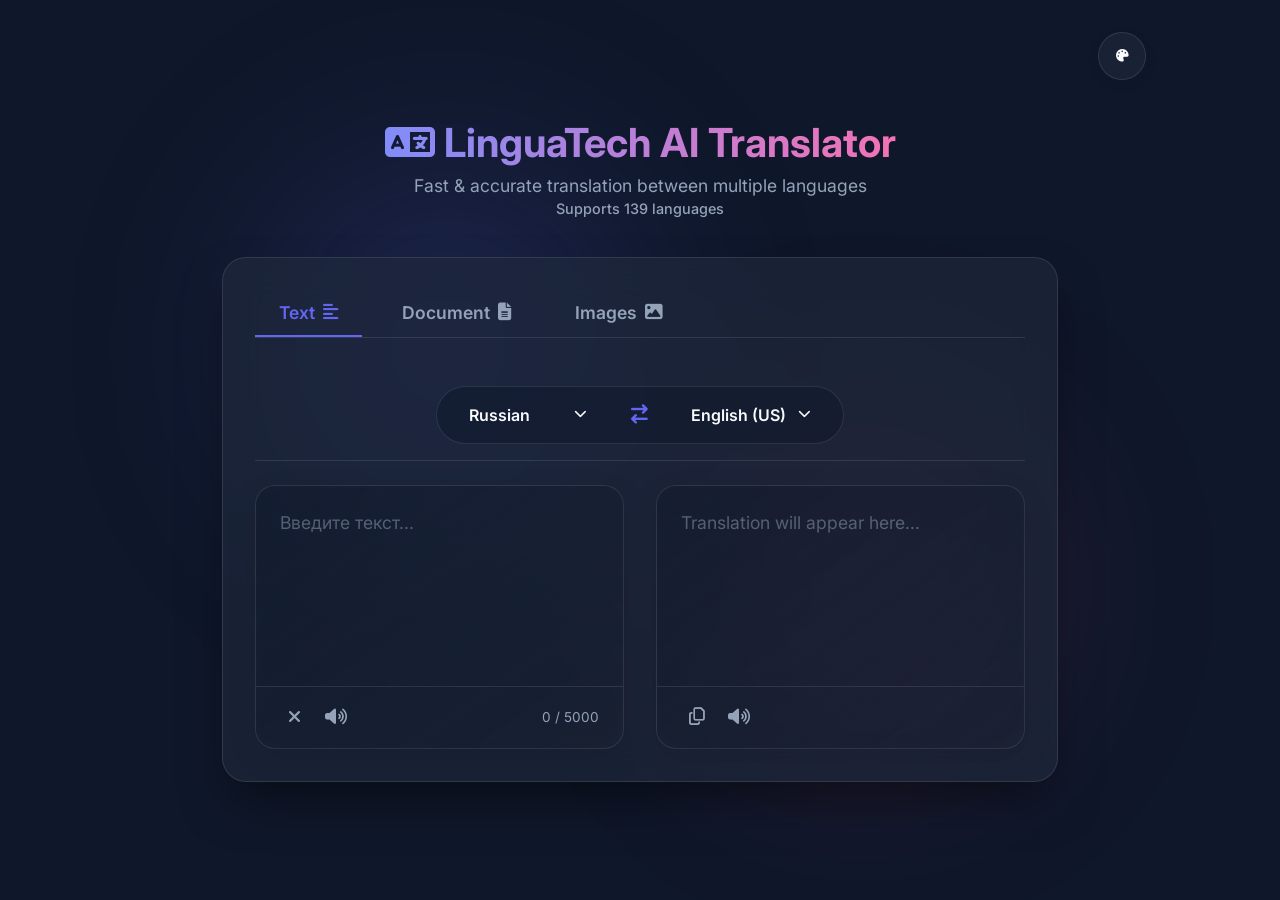
==== index.html @ 8eca50c7 "Add files via upload" ====
<!DOCTYPE html>
<html lang="en">

<head>
    <meta charset="UTF-8">
    <meta name="viewport" content="width=device-width, initial-scale=1.0">
    <title>LinguaTech AI Translator</title>
    <link class="favicon" rel="icon" type="image/jpeg" href="https://i.postimg.cc/RFQvzQpn/image-(1).png">
    <link rel="stylesheet" href="style.css">
    <link rel="preconnect" href="https://fonts.googleapis.com">
    <link rel="preconnect" href="https://fonts.gstatic.com" crossorigin>
    <link href="https://fonts.googleapis.com/css2?family=Inter:wght@300;400;500;600;700&display=swap" rel="stylesheet">
    <link rel="stylesheet" href="https://cdnjs.cloudflare.com/ajax/libs/font-awesome/6.4.0/css/all.min.css">
</head>

<body>
    <div class="background-blobs">
        <div class="blob blob-1"></div>
        <div class="blob blob-2"></div>
    </div>

    <main class="container">
        <header>
            <div class="theme-switch-wrapper">
                <div class="custom-dropdown" id="themeDropdown">
                    <div class="dropdown-header theme-toggle" id="themeToggle" style="border-radius: 9999px;">
                        <i class="fa-solid fa-palette"></i>
                    </div>
                    <ul class="dropdown-list" id="themeList">
                        <li data-value="dark" class="selected">Dark Theme</li>
                        <li data-value="light">Light Theme</li>
                        <li data-value="cyberpunk">Cyberpunk</li>
                        <li data-value="sunset">Sunset</li>
                        <li data-value="ocean">Ocean</li>
                        <li data-value="forest">Forest</li>
                        <li data-value="lavender">Lavender</li>
                        <li data-value="cherry">Cherry</li>
                    </ul>
                </div>
            </div>
        <h1><i class="fa-solid fa-language"></i> LinguaTech AI Translator</h1>
            <p>Fast & accurate translation between multiple languages</p>
            <p id="supportedCount" class="supported-count"></p>
        </header>

        <div class="translator-card">
            <div class="tabs">
                <button class="tab-btn active" data-tab="text">Text <i class="fa-solid fa-align-left"></i></button>
                <button class="tab-btn" data-tab="document">Document <i class="fa-solid fa-file-lines"></i></button>
                <button class="tab-btn" data-tab="image">Images <i class="fa-solid fa-image"></i></button>
            </div>
            
            <div class="controls">
                <div class="lang-selector">
                    <div class="custom-dropdown" id="sourceDropdown">
                        <div class="dropdown-header">
                            <span class="selected-lang" data-value="ru">Russian</span>
                            <i class="fa-solid fa-chevron-down"></i>
                        </div>
                        <ul class="dropdown-list">
                            </ul>
                    </div>

                    <button id="swapBtn" class="swap-btn" title="Swap Languages">
                        <i class="fa-solid fa-arrow-right-arrow-left"></i>
                    </button>

                    <div class="custom-dropdown" id="targetDropdown">
                        <div class="dropdown-header">
                            <span class="selected-lang" data-value="en-US">English (US)</span>
                            <i class="fa-solid fa-chevron-down"></i>
                        </div>
                        <ul class="dropdown-list">
                            </ul>
                    </div>
                </div>
            </div>

            <div class="tab-content active" id="textTab">
                <div class="text-areas">
                    <div class="input-area">
                        <textarea id="sourceText" placeholder="Введите текст на русском..."></textarea>
                        <div class="actions">
                            <div class="left-actions">
                                <button class="icon-btn" id="clearBtn" title="Clear Text">
                                    <i class="fa-solid fa-xmark"></i>
                                </button>
                                <button class="icon-btn" id="listenSourceBtn" title="Listen Source Text">
                                    <i class="fa-solid fa-volume-high"></i>
                                </button>
                            </div>
                            <span class="char-count"><span id="charCount">0</span> / 5000</span>
                        </div>
                    </div>

                    <div class="output-area">
                        <div class="loading-overlay" id="loadingOverlay">
                            <div class="spinner"></div>
                        </div>
                        <textarea id="targetText" placeholder="Translation will appear here..." readonly></textarea>
                        <div class="actions">
                            <div class="left-actions">
                                <button class="icon-btn" id="copyBtn" title="Copy to Clipboard">
                                    <i class="fa-regular fa-copy"></i>
                                </button>
                                <button class="icon-btn" id="listenTargetBtn" title="Listen Translated Text">
                                    <i class="fa-solid fa-volume-high"></i>
                                </button>
                            </div>
                            <span class="copy-feedback" id="copyFeedback">Copied!</span>
                        </div>
                    </div>
                </div>
                
                <div class="dictionary-container hidden" id="dictionaryContainer">
                    <h3 class="dict-title">Словарь</h3>
                    <div class="dict-header">
                        <span class="dict-word" id="dictWord"></span>
                    </div>
                    <div class="dict-entries" id="dictEntries">
                        </div>
                </div>
            </div>

            <div class="tab-content" id="documentTab">
                <div class="file-upload-area" id="dropZone">
                    <input type="file" id="fileInput" accept=".txt,.md,.csv,.json,.pdf,.html,.xml,.srt" hidden>
                    <div class="upload-placeholder" id="uploadPlaceholder">
                        <i class="fa-solid fa-cloud-arrow-up upload-icon"></i>
                        <h3>Drag & Drop your file here</h3>
                        <p>or click to browse (.pdf, .txt, .md, .csv, .json, .html, .xml, .srt)</p>
                        <button class="secondary-btn" id="browseBtn">Browse Files</button>
                    </div>
                    <div id="fileInfo" class="file-info hidden">
                        <i class="fa-solid fa-file-alt file-icon"></i>
                        <span id="fileName">document.pdf</span>
                        <button class="icon-btn" id="removeFileBtn"><i class="fa-solid fa-xmark"></i></button>
                    </div>
                </div>
                
                <div class="translation-progress hidden" id="translationProgress">
                    <p id="progressText">Translating... 0%</p>
                    <div class="progress-bar">
                        <div class="progress-fill" id="progressFill"></div>
                    </div>
                </div>

                <div class="download-area hidden" id="downloadArea">
                    <i class="fa-solid fa-circle-check success-icon"></i>
                    <h3>Translation Complete!</h3>
                    <a href="#" class="primary-btn download-btn" id="downloadBtn" download="translated_file.txt">
                        Download File <i class="fa-solid fa-download"></i>
                    </a>
                </div>
            </div>

            <div class="tab-content" id="imageTab">
                <div class="file-upload-area" id="imageDropZone">
                    <input type="file" id="imageInput" accept=".png,.jpg,.jpeg" hidden>
                    <div class="upload-placeholder" id="imageUploadPlaceholder">
                        <i class="fa-solid fa-image upload-icon"></i>
                        <h3>Upload an Image</h3>
                        <p>Drag & drop or click to browse (.png, .jpg, .jpeg)</p>
                        <button class="secondary-btn" id="imageBrowseBtn">Browse Images</button>
                    </div>
                    <div id="imageFileInfo" class="file-info hidden">
                        <i class="fa-solid fa-image file-icon"></i>
                        <span id="imageFileName">image.png</span>
                        <button class="icon-btn" id="removeImageBtn"><i class="fa-solid fa-xmark"></i></button>
                    </div>
                </div>

                <div class="image-result-container hidden" id="imageResultContainer">
                    <div class="image-view-controls">
                        <button class="toggle-btn active" id="viewOriginalBtn">Original</button>
                        <button class="toggle-btn" id="viewTranslatedBtn">Translated</button>
                    </div>
                    <div class="image-workspace">
                        <div class="image-overlay-wrapper" id="imageOverlayWrapper">
                            <img id="imagePreview" src="" alt="Source Image">
                            <div class="overlay-layer" id="overlayLayer"></div>
                        </div>
                    </div>
                    <div class="image-text-sidebar">
                        <div class="sidebar-header">
                            <h4>Extracted Text</h4>
                            <div class="sidebar-actions" style="display: flex; gap: 0.5rem;">
                                <button class="icon-btn" id="copyImageTextBtn" title="Copy All Text">
                                    <i class="fa-regular fa-copy"></i>
                                </button>
                                <button class="icon-btn" id="downloadImageBtn" title="Download Translated Image" style="display: none;">
                                    <i class="fa-solid fa-download"></i>
                                </button>
                            </div>
                        </div>
                        <div id="translatedImageText" class="translated-text-box"></div>
                    </div>
                </div>

                <div class="translation-progress hidden" id="imageProgress">
                    <p id="imageProgressText">Analyzing image... 0%</p>
                    <div class="progress-bar">
                        <div class="image-progress-fill" id="imageProgressFill"></div>
                    </div>
                </div>
            </div>
        </div>
    </main>

    <script src="https://cdnjs.cloudflare.com/ajax/libs/pdf.js/2.16.105/pdf.min.js"></script>
    <script src="https://cdnjs.cloudflare.com/ajax/libs/jspdf/2.5.1/jspdf.umd.min.js"></script>
    <script src="https://cdn.jsdelivr.net/npm/tesseract.js@5/dist/tesseract.min.js"></script>
    <script>
        // Initialize PDF.js worker
        pdfjsLib.GlobalWorkerOptions.workerSrc = 'https://cdnjs.cloudflare.com/ajax/libs/pdf.js/2.16.105/pdf.worker.min.js';
    </script>
    <script src="app.js"></script>
</body>

</html>
---- style.css ----
:root {
    --bg-color: #0f172a;
    --card-bg: rgba(30, 41, 59, 0.7);
    --border-color: rgba(255, 255, 255, 0.1);
    --text-primary: #f8fafc;
    --text-secondary: #94a3b8;
    --accent-1: #6366f1;
    --accent-2: #ec4899;
    --accent-hover: #4f46e5;
    --error: #ef4444;
    
    --input-bg: rgba(15, 23, 42, 0.5);
    --dropdown-bg: rgba(15, 23, 42, 0.95);
    --hover-bg: rgba(255, 255, 255, 0.05);
    --active-bg: rgba(99, 102, 241, 0.2);
    --file-area-bg: rgba(15, 23, 42, 0.3);
    --file-info-bg: rgba(15, 23, 42, 0.6);
    --btn-secondary: rgba(255, 255, 255, 0.1);
    --btn-secondary-hover: rgba(255, 255, 255, 0.15);
    --progress-bg: rgba(255, 255, 255, 0.1);
}

[data-theme="light"] {
    --bg-color: #f8fafc;
    --card-bg: rgba(255, 255, 255, 0.85);
    --border-color: rgba(148, 163, 184, 0.3);
    --text-primary: #0f172a;
    --text-secondary: #475569;
    --input-bg: rgba(241, 245, 249, 0.8);
    --dropdown-bg: rgba(255, 255, 255, 0.98);
    --hover-bg: rgba(148, 163, 184, 0.15);
    --active-bg: rgba(99, 102, 241, 0.15);
    --file-area-bg: rgba(241, 245, 249, 0.6);
    --file-info-bg: rgba(241, 245, 249, 0.9);
    --btn-secondary: rgba(148, 163, 184, 0.2);
    --btn-secondary-hover: rgba(148, 163, 184, 0.3);
    --progress-bg: rgba(148, 163, 184, 0.2);
}

[data-theme="cyberpunk"] {
    --bg-color: #09090b;
    --card-bg: rgba(9, 9, 11, 0.85);
    --border-color: #facc15;
    --text-primary: #facc15;
    --text-secondary: #a1a1aa;
    --accent-1: #e11d48;
    --accent-2: #facc15;
    --accent-hover: #be123c;
    --input-bg: rgba(24, 24, 27, 0.8);
    --dropdown-bg: rgba(9, 9, 11, 0.98);
    --hover-bg: rgba(250, 204, 21, 0.1);
    --active-bg: rgba(225, 29, 72, 0.2);
    --file-area-bg: rgba(24, 24, 27, 0.6);
    --file-info-bg: rgba(24, 24, 27, 0.9);
    --btn-secondary: rgba(250, 204, 21, 0.1);
    --btn-secondary-hover: rgba(250, 204, 21, 0.2);
    --progress-bg: rgba(250, 204, 21, 0.2);
}

[data-theme="sunset"] {
    --bg-color: #1a0a0a;
    --card-bg: rgba(40, 15, 15, 0.75);
    --border-color: rgba(251, 146, 60, 0.25);
    --text-primary: #fef3c7;
    --text-secondary: #d4a574;
    --accent-1: #f97316;
    --accent-2: #e11d48;
    --accent-hover: #ea580c;
    --input-bg: rgba(30, 10, 10, 0.6);
    --dropdown-bg: rgba(30, 10, 10, 0.95);
    --hover-bg: rgba(251, 146, 60, 0.12);
    --active-bg: rgba(249, 115, 22, 0.2);
    --file-area-bg: rgba(30, 10, 10, 0.4);
    --file-info-bg: rgba(30, 10, 10, 0.7);
    --btn-secondary: rgba(251, 146, 60, 0.12);
    --btn-secondary-hover: rgba(251, 146, 60, 0.2);
    --progress-bg: rgba(251, 146, 60, 0.15);
}

/* NEW THEMES */
[data-theme="ocean"] {
    --bg-color: #0a192f;
    --card-bg: rgba(17, 34, 64, 0.85);
    --border-color: rgba(100, 255, 218, 0.2);
    --text-primary: #ccd6f6;
    --text-secondary: #8892b0;
    --accent-1: #64ffda;
    --accent-2: #0077b6;
    --accent-hover: #4cc9b0;
    --input-bg: rgba(10, 25, 47, 0.7);
    --dropdown-bg: rgba(17, 34, 64, 0.98);
    --hover-bg: rgba(100, 255, 218, 0.07);
    --active-bg: rgba(100, 255, 218, 0.15);
    --file-area-bg: rgba(10, 25, 47, 0.5);
    --file-info-bg: rgba(17, 34, 64, 0.9);
    --btn-secondary: rgba(100, 255, 218, 0.1);
    --btn-secondary-hover: rgba(100, 255, 218, 0.15);
    --progress-bg: rgba(100, 255, 218, 0.15);
}

[data-theme="forest"] {
    --bg-color: #0b1a0b;
    --card-bg: rgba(20, 40, 20, 0.8);
    --border-color: rgba(74, 222, 128, 0.25);
    --text-primary: #dcfce7;
    --text-secondary: #86efac;
    --accent-1: #22c55e;
    --accent-2: #15803d;
    --accent-hover: #16a34a;
    --input-bg: rgba(10, 20, 10, 0.6);
    --dropdown-bg: rgba(20, 40, 20, 0.98);
    --hover-bg: rgba(74, 222, 128, 0.1);
    --active-bg: rgba(34, 197, 94, 0.2);
    --file-area-bg: rgba(10, 20, 10, 0.4);
    --file-info-bg: rgba(20, 40, 20, 0.9);
    --btn-secondary: rgba(74, 222, 128, 0.1);
    --btn-secondary-hover: rgba(74, 222, 128, 0.15);
    --progress-bg: rgba(74, 222, 128, 0.15);
}

[data-theme="lavender"] {
    --bg-color: #1a1025;
    --card-bg: rgba(30, 20, 40, 0.85);
    --border-color: rgba(216, 180, 254, 0.25);
    --text-primary: #f3e8ff;
    --text-secondary: #c4b5fd;
    --accent-1: #a855f7;
    --accent-2: #7c3aed;
    --accent-hover: #9333ea;
    --input-bg: rgba(20, 10, 30, 0.6);
    --dropdown-bg: rgba(30, 20, 40, 0.98);
    --hover-bg: rgba(216, 180, 254, 0.1);
    --active-bg: rgba(168, 85, 247, 0.2);
    --file-area-bg: rgba(20, 10, 30, 0.4);
    --file-info-bg: rgba(30, 20, 40, 0.9);
    --btn-secondary: rgba(216, 180, 254, 0.1);
    --btn-secondary-hover: rgba(216, 180, 254, 0.15);
    --progress-bg: rgba(216, 180, 254, 0.15);
}

[data-theme="cherry"] {
    --bg-color: #1a0505;
    --card-bg: rgba(40, 10, 10, 0.85);
    --border-color: rgba(252, 165, 165, 0.25);
    --text-primary: #fef2f2;
    --text-secondary: #fca5a5;
    --accent-1: #ef4444;
    --accent-2: #b91c1c;
    --accent-hover: #dc2626;
    --input-bg: rgba(20, 5, 5, 0.6);
    --dropdown-bg: rgba(40, 10, 10, 0.98);
    --hover-bg: rgba(252, 165, 165, 0.1);
    --active-bg: rgba(239, 68, 68, 0.2);
    --file-area-bg: rgba(20, 5, 5, 0.4);
    --file-info-bg: rgba(40, 10, 10, 0.9);
    --btn-secondary: rgba(252, 165, 165, 0.1);
    --btn-secondary-hover: rgba(252, 165, 165, 0.15);
    --progress-bg: rgba(252, 165, 165, 0.15);
}

* {
    box-sizing: border-box;
    margin: 0;
    padding: 0;
}

body, .translator-card, .input-area, .output-area, textarea, .file-upload-area, .file-info, .download-area {
    transition: background-color 0.6s cubic-bezier(0.22, 1, 0.36, 1), background 0.6s cubic-bezier(0.22, 1, 0.36, 1), color 0.4s ease, border-color 0.5s ease, box-shadow 0.6s cubic-bezier(0.22, 1, 0.36, 1);
}

body {
    font-family: 'Inter', sans-serif;
    background-color: var(--bg-color);
    color: var(--text-primary);
    min-height: 100vh;
    display: flex;
    justify-content: center;
    align-items: center;
    position: relative;
    overflow-x: hidden;
}

/* Background Blobs */
.background-blobs {
    position: fixed;
    top: 0;
    left: 0;
    width: 100vw;
    height: 100vh;
    z-index: -1;
    overflow: hidden;
}

.blob {
    position: absolute;
    border-radius: 50%;
    filter: blur(100px);
    opacity: 0.5;
    animation: float 25s infinite ease-in-out alternate;
    will-change: transform, opacity;
}

.blob-1 {
    top: 10%;
    left: 15%;
    width: 40vw;
    height: 40vw;
    background: radial-gradient(circle, rgba(99, 102, 241, 0.6) 0%, rgba(99, 102, 241, 0) 70%);
}

.blob-2 {
    bottom: 10%;
    right: 15%;
    width: 35vw;
    height: 35vw;
    background: radial-gradient(circle, rgba(236, 72, 153, 0.6) 0%, rgba(236, 72, 153, 0) 70%);
    animation-delay: -10s;
}

[data-theme="light"] .blob-1 { background: radial-gradient(circle, rgba(99, 102, 241, 0.3) 0%, rgba(99, 102, 241, 0) 70%); }
[data-theme="light"] .blob-2 { background: radial-gradient(circle, rgba(236, 72, 153, 0.3) 0%, rgba(236, 72, 153, 0) 70%); }
[data-theme="cyberpunk"] .blob-1 { background: radial-gradient(circle, rgba(225, 29, 72, 0.4) 0%, rgba(225, 29, 72, 0) 70%); }
[data-theme="cyberpunk"] .blob-2 { background: radial-gradient(circle, rgba(250, 204, 21, 0.4) 0%, rgba(250, 204, 21, 0) 70%); }
[data-theme="sunset"] .blob-1 { background: radial-gradient(circle, rgba(249, 115, 22, 0.5) 0%, rgba(249, 115, 22, 0) 70%); }
[data-theme="sunset"] .blob-2 { background: radial-gradient(circle, rgba(225, 29, 72, 0.5) 0%, rgba(225, 29, 72, 0) 70%); }
[data-theme="ocean"] .blob-1 { background: radial-gradient(circle, rgba(100, 255, 218, 0.4) 0%, rgba(100, 255, 218, 0) 70%); }
[data-theme="ocean"] .blob-2 { background: radial-gradient(circle, rgba(0, 119, 182, 0.4) 0%, rgba(0, 119, 182, 0) 70%); }
[data-theme="forest"] .blob-1 { background: radial-gradient(circle, rgba(34, 197, 94, 0.4) 0%, rgba(34, 197, 94, 0) 70%); }
[data-theme="forest"] .blob-2 { background: radial-gradient(circle, rgba(21, 128, 61, 0.4) 0%, rgba(21, 128, 61, 0) 70%); }
[data-theme="lavender"] .blob-1 { background: radial-gradient(circle, rgba(168, 85, 247, 0.4) 0%, rgba(168, 85, 247, 0) 70%); }
[data-theme="lavender"] .blob-2 { background: radial-gradient(circle, rgba(124, 58, 237, 0.4) 0%, rgba(124, 58, 237, 0) 70%); }
[data-theme="cherry"] .blob-1 { background: radial-gradient(circle, rgba(239, 68, 68, 0.4) 0%, rgba(239, 68, 68, 0) 70%); }
[data-theme="cherry"] .blob-2 { background: radial-gradient(circle, rgba(185, 28, 28, 0.4) 0%, rgba(185, 28, 28, 0) 70%); }

@keyframes float {
    0% { transform: translate(0, 0) scale(1) rotate(0deg); }
    25% { transform: translate(15px, -15px) scale(1.03) rotate(1deg); }
    50% { transform: translate(30px, -30px) scale(1.08) rotate(2deg); }
    75% { transform: translate(15px, 15px) scale(1.03) rotate(-1deg); }
    100% { transform: translate(0, 0) scale(1) rotate(0deg); }
}

/* Container & Typography */
.container {
    width: 100%;
    max-width: 900px;
    padding: 2rem;
    z-index: 1;
}

header {
    text-align: center;
    margin-bottom: 2.5rem;
}

header h1 {
    font-size: 2.5rem;
    font-weight: 700;
    margin-bottom: 0.5rem;
    background: linear-gradient(to right, #818cf8, #f472b6);
    background-clip: text;
    -webkit-background-clip: text;
    -webkit-text-fill-color: transparent;
    display: inline-block;
}

[data-theme="ocean"] header h1 { background: linear-gradient(to right, #64ffda, #0077b6); background-clip: text; -webkit-background-clip: text; }
[data-theme="forest"] header h1 { background: linear-gradient(to right, #22c55e, #86efac); background-clip: text; -webkit-background-clip: text; }
[data-theme="lavender"] header h1 { background: linear-gradient(to right, #a855f7, #d8b4fe); background-clip: text; -webkit-background-clip: text; }
[data-theme="cherry"] header h1 { background: linear-gradient(to right, #ef4444, #fca5a5); background-clip: text; -webkit-background-clip: text; }

header p {
    color: var(--text-secondary);
    font-size: 1.1rem;
}

.supported-count {
    font-size: 0.9rem;
    color: var(--text-secondary);
    margin-top: 0.2rem;
    font-weight: 500;
}

/* Translator Card */
.translator-card {
    background: var(--card-bg);
    backdrop-filter: blur(20px);
    -webkit-backdrop-filter: blur(20px);
    border: 1px solid var(--border-color);
    border-radius: 24px;
    padding: 2rem;
    box-shadow: 0 25px 50px -12px rgba(0, 0, 0, 0.5);
    display: flex;
    flex-direction: column;
    gap: 1.5rem;
}

/* Controls */
.controls {
    display: flex;
    justify-content: center;
    align-items: center;
    padding-bottom: 1rem;
    border-bottom: 1px solid var(--border-color);
}

.lang-selector {
    display: flex;
    align-items: center;
    gap: 1rem;
    background: var(--input-bg);
    padding: 0.5rem 1rem;
    border-radius: 9999px;
    border: 1px solid var(--border-color);
}

.custom-dropdown {
    position: relative;
    user-select: none;
    min-width: 150px;
}

.dropdown-header {
    background: transparent;
    color: var(--text-primary);
    font-family: 'Inter', sans-serif;
    font-size: 1rem;
    font-weight: 600;
    padding: 0.5rem 1rem;
    cursor: pointer;
    display: flex;
    justify-content: space-between;
    align-items: center;
    gap: 0.75rem;
    transition: all 0.35s cubic-bezier(0.22, 1, 0.36, 1);
    border-radius: 9999px;
}

.dropdown-header:hover {
    color: var(--accent-1);
    background: var(--hover-bg);
}

.dropdown-header i {
    font-size: 0.8rem;
    transition: transform 0.4s cubic-bezier(0.34, 1.56, 0.64, 1);
}

.custom-dropdown.open .dropdown-header i {
    transform: rotate(180deg);
}

.dropdown-list {
    position: absolute;
    top: calc(100% + 10px);
    left: 0;
    width: 100%;
    background: var(--dropdown-bg);
    backdrop-filter: blur(25px);
    -webkit-backdrop-filter: blur(25px);
    border: 1px solid var(--border-color);
    border-radius: 12px;
    list-style: none;
    padding: 0.5rem;
    display: flex;
    flex-direction: column;
    gap: 0.2rem;
    opacity: 0;
    visibility: hidden;
    transform: translateY(-8px) scale(0.96);
    transition: all 0.4s cubic-bezier(0.34, 1.56, 0.64, 1);
    box-shadow: 0 10px 25px -5px rgba(0, 0, 0, 0.5);
    z-index: 100;
    max-height: 300px;
    overflow-y: auto;
    scrollbar-width: thin;
    scrollbar-color: var(--accent-1) transparent;
}

.dropdown-list::-webkit-scrollbar { width: 6px; }
.dropdown-list::-webkit-scrollbar-track { background: transparent; }
.dropdown-list::-webkit-scrollbar-thumb { background-color: var(--accent-1); border-radius: 20px; }

.custom-dropdown.open .dropdown-list {
    opacity: 1;
    visibility: visible;
    transform: translateY(0) scale(1);
}

.dropdown-list li {
    padding: 0.6rem 1rem;
    border-radius: 8px;
    cursor: pointer;
    color: var(--text-secondary);
    transition: all 0.25s cubic-bezier(0.22, 1, 0.36, 1);
    font-size: 0.95rem;
}

.dropdown-list li:hover {
    background: var(--hover-bg);
    color: var(--text-primary);
    transform: translateX(4px);
}

.dropdown-list li.active {
    background: var(--active-bg);
    color: var(--accent-1);
    font-weight: 600;
}

.swap-btn {
    background: none;
    border: none;
    color: var(--accent-1);
    font-size: 1.2rem;
    cursor: pointer;
    width: 40px;
    height: 40px;
    border-radius: 50%;
    display: flex;
    justify-content: center;
    align-items: center;
    transition: all 0.4s cubic-bezier(0.34, 1.56, 0.64, 1);
}

.swap-btn:hover {
    background: rgba(99, 102, 241, 0.1);
    transform: scale(1.15) rotate(180deg);
    box-shadow: 0 0 20px rgba(99, 102, 241, 0.2);
}

/* Text Areas */
.text-areas {
    display: grid;
    grid-template-columns: 1fr 1fr;
    gap: 2rem;
}

@media (max-width: 768px) {
    .text-areas { grid-template-columns: 1fr; }
}

.input-area,
.output-area {
    display: flex;
    flex-direction: column;
    background: linear-gradient(145deg, var(--input-bg), rgba(0,0,0,0.05));
    backdrop-filter: blur(15px);
    -webkit-backdrop-filter: blur(15px);
    border-radius: 20px;
    border: 1px solid var(--border-color);
    position: relative;
    transition: all 0.4s cubic-bezier(0.22, 1, 0.36, 1);
    box-shadow: 0 10px 30px rgba(0,0,0,0.1), inset 0 0 20px rgba(255,255,255,0.02);
}

.input-area:focus-within {
    border-color: var(--accent-1);
    box-shadow: 0 10px 30px rgba(0,0,0,0.1), inset 0 0 20px rgba(255,255,255,0.02), 0 0 0 3px rgba(99, 102, 241, 0.1);
    transform: translateY(-1px);
}

textarea {
    width: 100%;
    height: 200px;
    background: transparent;
    border: none;
    resize: none;
    padding: 1.5rem;
    color: var(--text-primary);
    font-family: 'Inter', sans-serif;
    font-size: 1.1rem;
    line-height: 1.5;
    outline: none;
}

textarea::placeholder { color: rgba(148, 163, 184, 0.5); }

.actions {
    display: flex;
    justify-content: space-between;
    align-items: center;
    padding: 0.75rem 1.5rem;
    border-top: 1px solid var(--border-color);
}

.left-actions { display: flex; gap: 0.5rem; }

.icon-btn {
    background: none;
    border: none;
    color: var(--text-secondary);
    font-size: 1.1rem;
    cursor: pointer;
    transition: color 0.2s ease;
    padding: 0.5rem;
    border-radius: 8px;
}

.icon-btn:hover {
    color: var(--text-primary);
    background: var(--hover-bg);
}

.icon-btn.speaking { color: var(--accent-1); background: var(--active-bg); }
.icon-btn.speaking i { animation: pulse-ring 1.25s cubic-bezier(0.215, 0.61, 0.355, 1) infinite; }

@keyframes pulse-ring { 0% { transform: scale(1); } 50% { transform: scale(1.2); } 100% { transform: scale(1); } }

.char-count { color: var(--text-secondary); font-size: 0.85rem; }

/* Loading Overlay */
.loading-overlay {
    position: absolute;
    top: 0; left: 0; width: 100%; height: 100%;
    background: var(--file-info-bg);
    border-radius: 16px;
    display: flex; justify-content: center; align-items: center;
    z-index: 10;
    opacity: 0; pointer-events: none;
    transition: opacity 0.3s ease;
}

.loading-overlay.active { opacity: 1; pointer-events: all; }

.spinner {
    width: 40px; height: 40px;
    border: 3px solid var(--progress-bg);
    border-top-color: var(--accent-1);
    border-radius: 50%;
    animation: spin 1s linear infinite;
}

@keyframes spin { to { transform: rotate(360deg); } }

.copy-feedback { font-size: 0.85rem; color: #4ade80; opacity: 0; transform: translateY(5px); transition: all 0.3s ease; }
.copy-feedback.show { opacity: 1; transform: translateY(0); }

/* Dictionary Styles */
.dictionary-container {
    margin-top: 1.5rem; padding: 1.5rem;
    background: linear-gradient(145deg, var(--input-bg), rgba(0,0,0,0.05));
    backdrop-filter: blur(15px); -webkit-backdrop-filter: blur(15px);
    border: 1px solid var(--border-color); border-radius: 20px;
    box-shadow: 0 10px 30px rgba(0,0,0,0.1); transition: all 0.3s ease;
}

.dictionary-container:not(.hidden) { animation: fadeSlideUp 0.4s cubic-bezier(0.16, 1, 0.3, 1) forwards; }

.dict-title { font-size: 1.25rem; font-weight: 700; margin-bottom: 1rem; color: var(--text-primary); }
.dict-header { display: flex; align-items: baseline; gap: 0.75rem; margin-bottom: 1rem; }
.dict-word { font-size: 1.1rem; font-weight: 600; color: var(--text-primary); }
.dict-pos { font-size: 0.9rem; color: var(--text-secondary); }
.dict-entry { display: flex; gap: 1rem; margin-bottom: 1.5rem; }
.dict-number { font-size: 1rem; color: var(--text-secondary); min-width: 20px; }
.dict-content { display: flex; flex-direction: column; gap: 0.5rem; }
.dict-terms { display: flex; flex-wrap: wrap; gap: 0.5rem; }

.dict-term {
    padding: 0.25rem 0.75rem; background: rgba(234, 179, 8, 0.1); color: #eab308;
    border-radius: 9999px; font-size: 0.95rem; font-weight: 500; border: 1px solid rgba(234, 179, 8, 0.2);
}

.dict-reverse { font-size: 0.85rem; color: var(--text-secondary); }

/* Footer Actions */
.footer-actions { display: flex; justify-content: flex-end; margin-top: 0.5rem; }

.primary-btn {
    background: linear-gradient(135deg, var(--accent-1), var(--accent-2)); color: white; border: none;
    border-radius: 12px; padding: 1rem 2rem; font-size: 1.1rem; font-weight: 600; cursor: pointer;
    font-family: 'Inter', sans-serif; display: flex; align-items: center; gap: 0.75rem;
    box-shadow: 0 10px 15px -3px rgba(99, 102, 241, 0.35);
    transition: all 0.4s cubic-bezier(0.22, 1, 0.36, 1); position: relative; overflow: hidden;
}

.primary-btn::before {
    content: ''; position: absolute; top: 0; left: -100%; width: 100%; height: 100%;
    background: linear-gradient(90deg, transparent, rgba(255,255,255,0.15), transparent); transition: left 0.6s ease;
}

.primary-btn:hover { transform: translateY(-3px) scale(1.02); box-shadow: 0 20px 30px -5px rgba(99, 102, 241, 0.4); }
.primary-btn:hover::before { left: 100%; }
.primary-btn:active { transform: translateY(0px) scale(0.98); transition: all 0.1s ease; }

.selected-lang { transition: opacity 0.2s ease, transform 0.2s ease; display: inline-block; }
.selected-lang.fade { opacity: 0; transform: scale(0.95); }

/* Tabs */
.tabs { display: flex; gap: 1rem; border-bottom: 1px solid var(--border-color); margin-bottom: 1.5rem; }

.tab-btn {
    background: none; border: none; color: var(--text-secondary); font-size: 1.1rem;
    font-family: 'Inter', sans-serif; font-weight: 600; padding: 0.75rem 1.5rem; cursor: pointer;
    border-bottom: 2px solid transparent;
    transition: color 0.35s cubic-bezier(0.22, 1, 0.36, 1), border-color 0.35s ease, background 0.35s ease, transform 0.25s cubic-bezier(0.34, 1.56, 0.64, 1);
    display: flex; align-items: center; gap: 0.5rem; position: relative;
}

.tab-btn:hover { color: var(--text-primary); transform: translateY(-1px); }
.tab-btn.active { color: var(--accent-1); border-bottom-color: var(--accent-1); }
.tab-btn:active { transform: scale(0.96); }

.tab-content { display: none; opacity: 0; }
.tab-content.active { display: block; animation: fadeSlideUp 0.55s cubic-bezier(0.34, 1.56, 0.64, 1) forwards; }

@keyframes fadeSlideUp {
    0% { opacity: 0; transform: translateY(16px) scale(0.97); filter: blur(4px); }
    60% { opacity: 1; filter: blur(0px); }
    100% { opacity: 1; transform: translateY(0) scale(1); filter: blur(0px); }
}

.translator-card { transition: all 0.6s cubic-bezier(0.22, 1, 0.36, 1); }

/* File Upload Area */
.file-upload-area {
    border: 2px dashed var(--border-color); border-radius: 20px; padding: 3rem; text-align: center;
    transition: all 0.5s cubic-bezier(0.22, 1, 0.36, 1);
    background: linear-gradient(145deg, rgba(255,255,255,0.05), rgba(255,255,255,0.01));
    backdrop-filter: blur(15px); -webkit-backdrop-filter: blur(15px); margin-bottom: 1.5rem;
    box-shadow: inset 0 0 20px rgba(0,0,0,0.05);
}

.file-upload-area:hover {
    border-color: rgba(255,255,255,0.3);
    box-shadow: inset 0 0 30px rgba(0,0,0,0.1), 0 10px 30px -10px rgba(0,0,0,0.1);
    transform: translateY(-2px);
}

[data-theme="light"] .file-upload-area:hover { border-color: rgba(0,0,0,0.2); }

.file-upload-area.dragover {
    border-color: var(--accent-1); background: rgba(99, 102, 241, 0.1); transform: scale(1.02);
    box-shadow: 0 0 0 4px rgba(99, 102, 241, 0.15), inset 0 0 30px rgba(99, 102, 241, 0.05);
}

.upload-icon { font-size: 3rem; color: var(--accent-1); margin-bottom: 1rem; }
.upload-placeholder h3 { font-size: 1.2rem; margin-bottom: 0.5rem; }
.upload-placeholder p { color: var(--text-secondary); margin-bottom: 1rem; }

.secondary-btn {
    background: var(--btn-secondary); color: var(--text-primary); border: 1px solid var(--border-color);
    padding: 0.5rem 1rem; border-radius: 8px; cursor: pointer; font-family: 'Inter', sans-serif;
    font-weight: 500; transition: all 0.35s cubic-bezier(0.22, 1, 0.36, 1);
}

.secondary-btn:hover { transform: translateY(-1px); background: var(--btn-secondary-hover); }

.file-info {
    display: flex; align-items: center; justify-content: center; gap: 1rem; padding: 1rem 1.5rem;
    background: linear-gradient(145deg, rgba(255,255,255,0.1), rgba(255,255,255,0.05));
    backdrop-filter: blur(15px); -webkit-backdrop-filter: blur(15px); border-radius: 12px;
    border: 1px solid var(--accent-1); box-shadow: 0 8px 20px -5px rgba(0,0,0,0.15);
}

.file-icon { font-size: 1.5rem; color: var(--accent-1); }

/* Progress */
.translation-progress { margin-bottom: 1.5rem; }
.translation-progress p { margin-bottom: 0.5rem; font-size: 0.95rem; color: var(--text-secondary); }
.progress-bar { width: 100%; height: 8px; background: var(--progress-bg); border-radius: 4px; overflow: hidden; }

.progress-fill {
    height: 100%; width: 0%; background: linear-gradient(90deg, var(--accent-1), var(--accent-2));
    transition: width 0.5s cubic-bezier(0.22, 1, 0.36, 1); border-radius: 4px; position: relative;
}

.progress-fill::after {
    content: ''; position: absolute; top: 0; right: 0; width: 30px; height: 100%;
    background: linear-gradient(90deg, transparent, rgba(255,255,255,0.3)); border-radius: 4px;
    animation: progressGlow 1.5s ease-in-out infinite;
}

@keyframes progressGlow { 0%, 100% { opacity: 0.3; } 50% { opacity: 1; } }

/* Download Area */
.download-area {
    text-align: center; padding: 2.5rem;
    background: linear-gradient(145deg, rgba(255,255,255,0.08), rgba(255,255,255,0.02));
    backdrop-filter: blur(20px); -webkit-backdrop-filter: blur(20px); border-radius: 20px;
    border: 1px solid var(--border-color); margin-bottom: 1.5rem; box-shadow: 0 20px 40px -10px rgba(0,0,0,0.2);
    animation: popIn 0.5s cubic-bezier(0.16, 1, 0.3, 1) forwards;
}

.success-icon { font-size: 3rem; color: #4ade80; margin-bottom: 1rem; }
.download-area h3 { margin-bottom: 1.5rem; }
.download-btn { display: inline-flex; text-decoration: none; }

/* Theme Toggle */
.theme-switch-wrapper { position: absolute; top: 2rem; right: 2rem; z-index: 10; }

.theme-toggle {
    background: var(--card-bg); backdrop-filter: blur(10px); -webkit-backdrop-filter: blur(10px);
    border: 1px solid var(--border-color); color: var(--text-primary); width: 48px; height: 48px;
    border-radius: 50%; display: flex; justify-content: center; align-items: center; font-size: 1.3rem;
    cursor: pointer; transition: all 0.5s cubic-bezier(0.34, 1.56, 0.64, 1);
    box-shadow: 0 4px 15px -3px rgba(0, 0, 0, 0.1); position: relative;
}

.theme-toggle i { transition: all 0.4s cubic-bezier(0.34, 1.56, 0.64, 1); }

.theme-toggle:hover {
    transform: translateY(-3px) scale(1.1) rotate(15deg); background: var(--hover-bg);
    border-color: var(--accent-1); color: var(--accent-1); box-shadow: 0 12px 28px -5px rgba(99, 102, 241, 0.35);
    transition: all 0.4s cubic-bezier(0.34, 1.56, 0.64, 1);
}

.theme-toggle:active { transform: translateY(0) scale(0.9) rotate(-5deg); transition: all 0.15s ease; }

.theme-toggle .tooltip {
    position: absolute; top: 130%; right: 50%; transform: translateX(50%) translateY(-10px);
    background: var(--dropdown-bg); color: var(--text-primary); padding: 0.6rem 1rem; border-radius: 12px;
    font-size: 0.85rem; font-weight: 600; white-space: nowrap; opacity: 0; visibility: hidden;
    transition: all 0.3s cubic-bezier(0.16, 1, 0.3, 1); border: 1px solid var(--border-color);
    box-shadow: 0 10px 25px -5px rgba(0, 0, 0, 0.2); pointer-events: none; font-family: 'Inter', sans-serif;
}

.theme-toggle:hover .tooltip { opacity: 1; visibility: visible; transform: translateX(50%) translateY(0); }

@media (max-width: 768px) { .theme-switch-wrapper { top: 1rem; right: 1rem; } }

/* Image Tab Specific Styles */
.image-result-container { display: grid; grid-template-columns: 1fr; gap: 1.5rem; margin-top: 1rem; animation: fadeSlideUp 0.4s ease forwards; }
@media (min-width: 768px) { .image-result-container { grid-template-columns: 2fr 1fr; } }

.image-view-controls {
    grid-column: 1 / -1; display: flex; justify-content: center; gap: 0.5rem;
    background: linear-gradient(145deg, var(--input-bg), rgba(0,0,0,0.1)); backdrop-filter: blur(10px);
    padding: 0.5rem; border-radius: 9999px; width: fit-content; margin: 0 auto;
    border: 1px solid var(--border-color); box-shadow: 0 4px 15px rgba(0,0,0,0.2);
}

.toggle-btn {
    background: none; border: none; color: var(--text-secondary); padding: 0.5rem 1.5rem;
    border-radius: 9999px; font-size: 0.9rem; font-weight: 600; cursor: pointer;
    transition: all 0.35s cubic-bezier(0.34, 1.56, 0.64, 1);
}

.toggle-btn.active { background: var(--accent-1); color: white; box-shadow: 0 4px 10px rgba(99, 102, 241, 0.3); }

.image-workspace {
    display: flex; justify-content: center; align-items: center;
    background: linear-gradient(145deg, rgba(255,255,255,0.05), rgba(255,255,255,0.01));
    backdrop-filter: blur(10px); border-radius: 20px; padding: 1rem; border: 1px solid var(--border-color);
    min-height: 300px; position: relative; box-shadow: inset 0 0 20px rgba(0,0,0,0.1);
}

.image-overlay-wrapper {
    position: relative; display: inline-block; max-width: 100%;
    box-shadow: 0 20px 40px rgba(0, 0, 0, 0.3); border-radius: 12px; overflow: hidden;
}

.image-overlay-wrapper img { display: block; max-width: 100%; height: auto; border-radius: 12px; }

.overlay-layer { position: absolute; top: 0; left: 0; width: 100%; height: 100%; pointer-events: none; }

.text-overlay {
    position: absolute; padding: 0 2px; line-height: 1.1; display: flex; align-items: center;
    justify-content: flex-start; text-align: left; box-sizing: border-box; word-break: break-word;
    border-radius: 4px; z-index: 5; animation: fadeIn 0.3s ease; overflow: hidden; font-weight: 500;
}

@keyframes popIn {
    0% { opacity: 0; transform: scale(0.85) translateY(10px); filter: blur(4px); }
    60% { opacity: 1; transform: scale(1.02) translateY(-2px); filter: blur(0px); }
    100% { opacity: 1; transform: scale(1) translateY(0); filter: blur(0px); }
}

.image-text-sidebar {
    background: linear-gradient(145deg, var(--input-bg), rgba(15, 23, 42, 0.4));
    backdrop-filter: blur(15px); border-radius: 20px; padding: 1.5rem; border: 1px solid var(--border-color);
    box-shadow: 0 10px 30px rgba(0, 0, 0, 0.2); display: flex; flex-direction: column;
}

.sidebar-header { display: flex; justify-content: space-between; align-items: center; margin-bottom: 1rem; }
.sidebar-header h4 { color: var(--accent-1); font-weight: 700; }

.translated-text-box {
    color: var(--text-primary); font-size: 1rem; line-height: 1.6; max-height: 400px; flex-grow: 1;
    overflow-y: auto; padding: 1.25rem; background: rgba(0, 0, 0, 0.15); border-radius: 12px;
    white-space: pre-wrap; border: 1px solid rgba(255,255,255,0.05); box-shadow: inset 0 4px 10px rgba(0,0,0,0.1);
}

.image-progress-fill {
    height: 100%; width: 0%; background: linear-gradient(90deg, var(--accent-1), var(--accent-2));
    transition: width 0.5s cubic-bezier(0.22, 1, 0.36, 1); border-radius: 4px;
}

.hidden { display: none !important; }
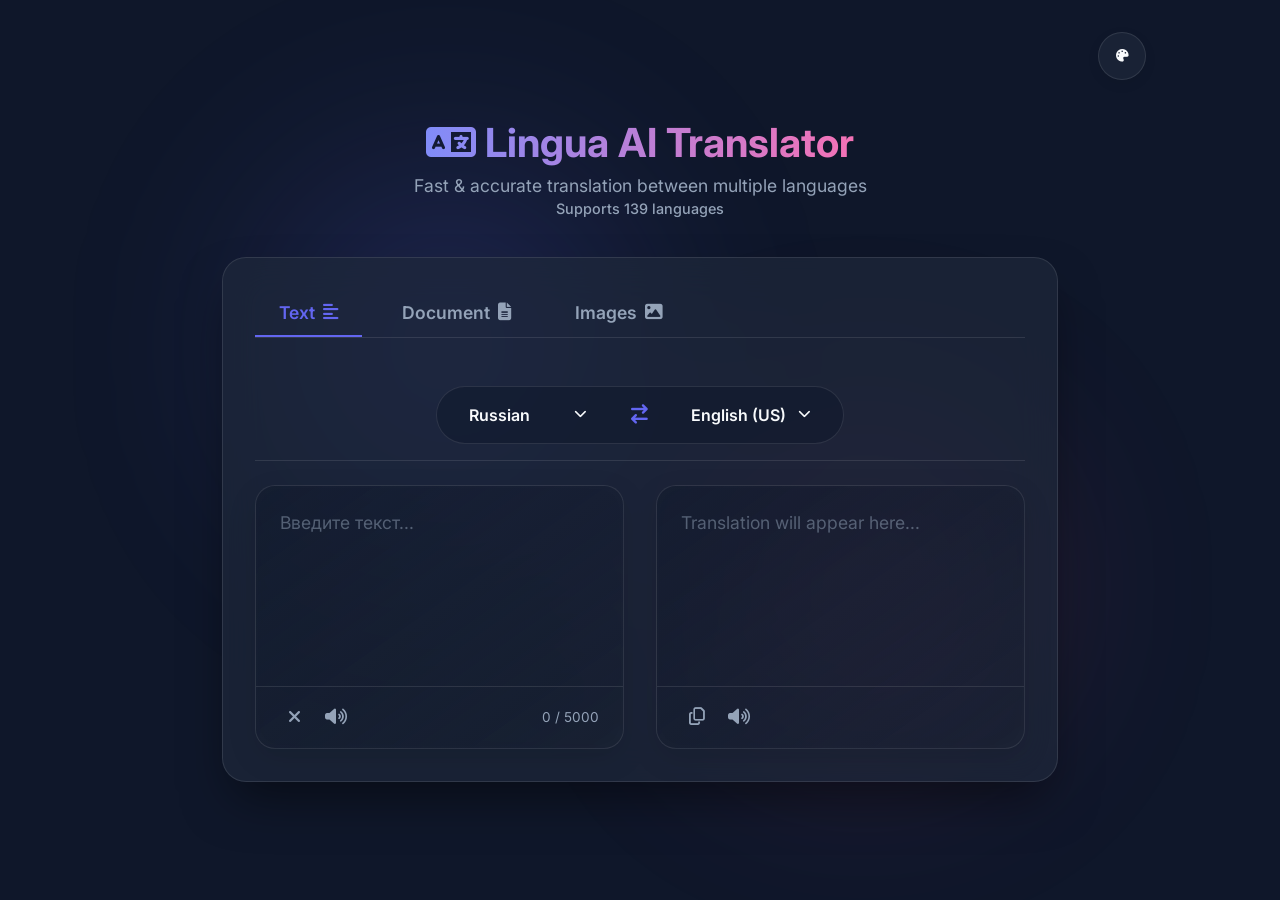
==== commit c4e3d2a8: "Update index.html" ====
--- a/index.html
+++ b/index.html
@@ -4,7 +4,7 @@
 <head>
     <meta charset="UTF-8">
     <meta name="viewport" content="width=device-width, initial-scale=1.0">
-    <title>LinguaTech AI Translator</title>
+    <title>Lingua AI Translator</title>
     <link class="favicon" rel="icon" type="image/jpeg" href="https://i.postimg.cc/RFQvzQpn/image-(1).png">
     <link rel="stylesheet" href="style.css">
     <link rel="preconnect" href="https://fonts.googleapis.com">
@@ -38,7 +38,7 @@
                     </ul>
                 </div>
             </div>
-        <h1><i class="fa-solid fa-language"></i> LinguaTech AI Translator</h1>
+        <h1><i class="fa-solid fa-language"></i> Lingua AI Translator</h1>
             <p>Fast & accurate translation between multiple languages</p>
             <p id="supportedCount" class="supported-count"></p>
         </header>
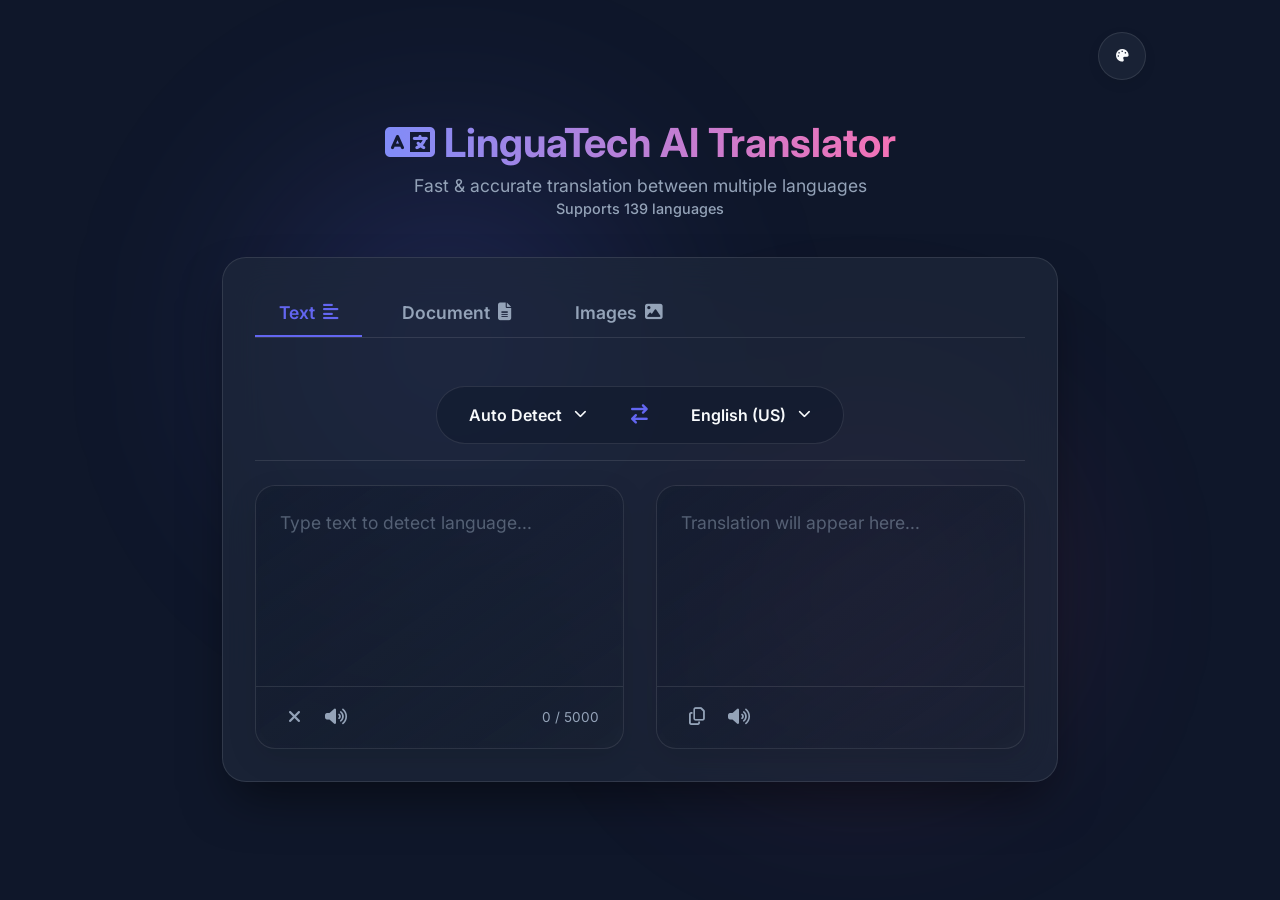
==== commit 657bccb8: "Update index.html" ====
--- a/index.html
+++ b/index.html
@@ -4,7 +4,7 @@
 <head>
     <meta charset="UTF-8">
     <meta name="viewport" content="width=device-width, initial-scale=1.0">
-    <title>Lingua AI Translator</title>
+    <title>LinguaTech AI Translator</title>
     <link class="favicon" rel="icon" type="image/jpeg" href="https://i.postimg.cc/RFQvzQpn/image-(1).png">
     <link rel="stylesheet" href="style.css">
     <link rel="preconnect" href="https://fonts.googleapis.com">
@@ -14,6 +14,7 @@
 </head>
 
 <body>
+    
     <div class="background-blobs">
         <div class="blob blob-1"></div>
         <div class="blob blob-2"></div>
@@ -31,6 +32,7 @@
                         <li data-value="light">Light Theme</li>
                         <li data-value="cyberpunk">Cyberpunk</li>
                         <li data-value="sunset">Sunset</li>
+                        <li data-value="lucid-water">Lucid Water</li>
                         <li data-value="ocean">Ocean</li>
                         <li data-value="forest">Forest</li>
                         <li data-value="lavender">Lavender</li>
@@ -38,7 +40,7 @@
                     </ul>
                 </div>
             </div>
-        <h1><i class="fa-solid fa-language"></i> Lingua AI Translator</h1>
+        <h1><i class="fa-solid fa-language"></i> LinguaTech AI Translator</h1>
             <p>Fast & accurate translation between multiple languages</p>
             <p id="supportedCount" class="supported-count"></p>
         </header>
@@ -217,4 +219,4 @@
     <script src="app.js"></script>
 </body>
 
-</html>+</html>
--- a/style.css
+++ b/style.css
@@ -77,6 +77,27 @@
     --progress-bg: rgba(251, 146, 60, 0.15);
 }
 
+[data-theme="lucid-water"] {
+    --bg-color: #020c18;
+    --card-bg: rgba(0, 180, 220, 0.08);
+    --border-color: rgba(0, 230, 255, 0.35);
+    --text-primary: #e0f8ff;
+    --text-secondary: #67e8f9;
+    --accent-1: #00e5ff;
+    --accent-2: #0ea5e9;
+    --accent-hover: #38bdf8;
+    --error: #ff4d6d;
+    --input-bg: rgba(0, 180, 220, 0.06);
+    --dropdown-bg: rgba(2, 18, 35, 0.96);
+    --hover-bg: rgba(0, 230, 255, 0.1);
+    --active-bg: rgba(0, 230, 255, 0.2);
+    --file-area-bg: rgba(0, 180, 220, 0.05);
+    --file-info-bg: rgba(0, 180, 220, 0.1);
+    --btn-secondary: rgba(0, 230, 255, 0.1);
+    --btn-secondary-hover: rgba(0, 230, 255, 0.2);
+    --progress-bg: rgba(0, 230, 255, 0.15);
+}
+
 /* NEW THEMES */
 [data-theme="ocean"] {
     --bg-color: #0a192f;
@@ -223,6 +244,12 @@
 [data-theme="cyberpunk"] .blob-2 { background: radial-gradient(circle, rgba(250, 204, 21, 0.4) 0%, rgba(250, 204, 21, 0) 70%); }
 [data-theme="sunset"] .blob-1 { background: radial-gradient(circle, rgba(249, 115, 22, 0.5) 0%, rgba(249, 115, 22, 0) 70%); }
 [data-theme="sunset"] .blob-2 { background: radial-gradient(circle, rgba(225, 29, 72, 0.5) 0%, rgba(225, 29, 72, 0) 70%); }
+[data-theme="lucid-water"] .blob-1 {
+    background: radial-gradient(circle, rgba(56, 189, 248, 0.5) 0%, rgba(56, 189, 248, 0) 70%);
+}
+[data-theme="lucid-water"] .blob-2 {
+    background: radial-gradient(circle, rgba(14, 165, 233, 0.5) 0%, rgba(14, 165, 233, 0) 70%);
+}
 [data-theme="ocean"] .blob-1 { background: radial-gradient(circle, rgba(100, 255, 218, 0.4) 0%, rgba(100, 255, 218, 0) 70%); }
 [data-theme="ocean"] .blob-2 { background: radial-gradient(circle, rgba(0, 119, 182, 0.4) 0%, rgba(0, 119, 182, 0) 70%); }
 [data-theme="forest"] .blob-1 { background: radial-gradient(circle, rgba(34, 197, 94, 0.4) 0%, rgba(34, 197, 94, 0) 70%); }
@@ -612,6 +639,215 @@
 
 .translator-card { transition: all 0.6s cubic-bezier(0.22, 1, 0.36, 1); }
 
+/* ========== LUCID WATER THEME ========== */
+body[data-theme="lucid-water"] {
+    background: #020c18;
+    background-image:
+        radial-gradient(ellipse at 20% 50%, rgba(0, 160, 210, 0.18) 0%, transparent 60%),
+        radial-gradient(ellipse at 80% 20%, rgba(0, 80, 160, 0.22) 0%, transparent 55%),
+        radial-gradient(ellipse at 60% 90%, rgba(0, 200, 255, 0.12) 0%, transparent 50%);
+    background-size: 200% 200%;
+    animation: lw-bg-shift 18s ease-in-out infinite alternate;
+}
+
+@keyframes lw-bg-shift {
+    0%   { background-position: 0% 0%; }
+    50%  { background-position: 100% 50%; }
+    100% { background-position: 30% 100%; }
+}
+
+[data-theme="lucid-water"] .blob-1 {
+    background: radial-gradient(circle, rgba(0, 220, 255, 0.35) 0%, transparent 70%) !important;
+    animation: lw-blob1 10s ease-in-out infinite alternate !important;
+    filter: blur(70px) !important;
+    opacity: 0.8 !important;
+}
+[data-theme="lucid-water"] .blob-2 {
+    background: radial-gradient(circle, rgba(0, 80, 200, 0.4) 0%, transparent 70%) !important;
+    animation: lw-blob2 14s ease-in-out infinite alternate !important;
+    filter: blur(90px) !important;
+    opacity: 0.7 !important;
+}
+
+@keyframes lw-blob1 {
+    0%   { border-radius: 40% 60% 60% 40% / 50% 40% 60% 50%; transform: translate(0, 0) scale(1); }
+    33%  { border-radius: 70% 30% 40% 60% / 60% 70% 30% 40%; transform: translate(20px, -30px) scale(1.08); }
+    66%  { border-radius: 30% 70% 70% 30% / 40% 30% 70% 60%; transform: translate(-15px, 20px) scale(0.95); }
+    100% { border-radius: 55% 45% 50% 50% / 45% 55% 45% 55%; transform: translate(10px, -10px) scale(1.05); }
+}
+@keyframes lw-blob2 {
+    0%   { border-radius: 60% 40% 30% 70% / 60% 30% 70% 40%; transform: translate(0, 0) scale(1); }
+    50%  { border-radius: 30% 60% 70% 40% / 50% 60% 30% 60%; transform: translate(-25px, 15px) scale(1.1); }
+    100% { border-radius: 50% 50% 40% 60% / 55% 45% 55% 45%; transform: translate(15px, -20px) scale(0.92); }
+}
+
+/* Cards - deep glass effect with cyan neon glow */
+[data-theme="lucid-water"] .translator-card {
+    background: linear-gradient(145deg, rgba(0, 180, 230, 0.1), rgba(0, 60, 120, 0.15));
+    backdrop-filter: blur(40px) saturate(180%) brightness(1.1);
+    -webkit-backdrop-filter: blur(40px) saturate(180%) brightness(1.1);
+    border: 1px solid rgba(0, 230, 255, 0.4);
+    border-radius: 32px;
+    box-shadow:
+        0 0 0 1px rgba(0, 230, 255, 0.15),
+        0 30px 60px rgba(0, 0, 30, 0.6),
+        0 0 40px rgba(0, 200, 255, 0.08),
+        inset 0 1px 0 rgba(0, 230, 255, 0.3),
+        inset 0 -1px 0 rgba(0, 100, 180, 0.2);
+    transition: box-shadow 0.5s ease, transform 0.5s cubic-bezier(0.34, 1.56, 0.64, 1);
+}
+[data-theme="lucid-water"] .translator-card:hover {
+    box-shadow:
+        0 0 0 1px rgba(0, 230, 255, 0.5),
+        0 35px 70px rgba(0, 0, 30, 0.7),
+        0 0 80px rgba(0, 200, 255, 0.18),
+        inset 0 1px 0 rgba(0, 230, 255, 0.5),
+        inset 0 -1px 0 rgba(0, 100, 180, 0.3);
+    transform: translateY(-4px);
+}
+
+[data-theme="lucid-water"] .input-area,
+[data-theme="lucid-water"] .output-area {
+    background: linear-gradient(145deg, rgba(0, 150, 200, 0.08), rgba(0, 40, 90, 0.12));
+    backdrop-filter: blur(20px);
+    -webkit-backdrop-filter: blur(20px);
+    border: 1px solid rgba(0, 230, 255, 0.2);
+    border-radius: 22px;
+    box-shadow:
+        inset 0 1px 0 rgba(0, 230, 255, 0.15),
+        0 8px 32px rgba(0, 0, 20, 0.4);
+}
+[data-theme="lucid-water"] .input-area:focus-within {
+    border-color: rgba(0, 230, 255, 0.6);
+    box-shadow:
+        inset 0 1px 0 rgba(0, 230, 255, 0.3),
+        0 0 0 3px rgba(0, 230, 255, 0.1),
+        0 0 30px rgba(0, 200, 255, 0.15);
+}
+
+[data-theme="lucid-water"] .file-upload-area,
+[data-theme="lucid-water"] .dictionary-container,
+[data-theme="lucid-water"] .image-text-sidebar {
+    background: linear-gradient(145deg, rgba(0, 150, 200, 0.08), rgba(0, 40, 90, 0.12));
+    backdrop-filter: blur(20px);
+    -webkit-backdrop-filter: blur(20px);
+    border: 1px solid rgba(0, 230, 255, 0.2);
+    border-radius: 22px;
+    box-shadow: 0 8px 32px rgba(0, 0, 20, 0.4);
+}
+
+/* Header glow */
+[data-theme="lucid-water"] header h1 {
+    background: linear-gradient(to right, #00e5ff, #38bdf8, #7dd3fc);
+    background-clip: text;
+    -webkit-background-clip: text;
+    -webkit-text-fill-color: transparent;
+    filter: drop-shadow(0 0 20px rgba(0, 230, 255, 0.5));
+}
+
+/* Lang selector */
+[data-theme="lucid-water"] .lang-selector {
+    background: rgba(0, 150, 200, 0.1);
+    border-color: rgba(0, 230, 255, 0.3);
+    box-shadow: 0 0 20px rgba(0, 200, 255, 0.1);
+}
+
+/* Primary button - cyan glow */
+[data-theme="lucid-water"] .primary-btn {
+    background: linear-gradient(135deg, #00b4d8, #0077b6);
+    color: #fff;
+    border: 1px solid rgba(0, 230, 255, 0.6);
+    border-radius: 20px;
+    box-shadow:
+        0 0 20px rgba(0, 200, 255, 0.4),
+        0 10px 30px rgba(0, 0, 30, 0.5),
+        inset 0 1px 0 rgba(255, 255, 255, 0.2);
+}
+[data-theme="lucid-water"] .primary-btn:hover {
+    box-shadow:
+        0 0 40px rgba(0, 230, 255, 0.6),
+        0 15px 40px rgba(0, 0, 30, 0.6),
+        inset 0 1px 0 rgba(255, 255, 255, 0.3);
+    animation: liquid-wobble 0.7s cubic-bezier(0.34, 1.56, 0.64, 1) forwards;
+}
+
+@keyframes liquid-wobble {
+    0%   { transform: scale(1); }
+    20%  { transform: scale(1.12, 0.88); }
+    45%  { transform: scale(0.93, 1.08); }
+    70%  { transform: scale(1.05, 0.96); }
+    85%  { transform: scale(0.98, 1.02); }
+    100% { transform: scale(1.03, 1); }
+}
+
+[data-theme="lucid-water"] .swap-btn:hover {
+    animation: liquid-wobble 0.6s cubic-bezier(0.34, 1.56, 0.64, 1) forwards;
+    background: rgba(0, 230, 255, 0.15);
+    box-shadow: 0 0 20px rgba(0, 230, 255, 0.3);
+}
+[data-theme="lucid-water"] .icon-btn:hover {
+    animation: liquid-wobble 0.5s cubic-bezier(0.34, 1.56, 0.64, 1) forwards;
+    background: rgba(0, 230, 255, 0.1);
+    color: #00e5ff;
+}
+[data-theme="lucid-water"] .secondary-btn:hover {
+    animation: liquid-wobble 0.5s cubic-bezier(0.34, 1.56, 0.64, 1) forwards;
+    background: rgba(0, 230, 255, 0.2);
+    border-color: rgba(0, 230, 255, 0.5);
+    box-shadow: 0 0 15px rgba(0, 230, 255, 0.2);
+}
+
+/* Tabs */
+[data-theme="lucid-water"] .tab-btn {
+    border-radius: 12px;
+}
+[data-theme="lucid-water"] .tab-btn.active {
+    background: rgba(0, 230, 255, 0.12);
+    color: #00e5ff;
+    border-bottom-color: #00e5ff;
+    text-shadow: 0 0 20px rgba(0, 230, 255, 0.8);
+    box-shadow: 0 0 15px rgba(0, 200, 255, 0.15);
+}
+[data-theme="lucid-water"] .tab-btn:hover {
+    color: #67e8f9;
+    background: rgba(0, 230, 255, 0.07);
+}
+
+/* Dropdown */
+[data-theme="lucid-water"] .dropdown-list {
+    border-color: rgba(0, 230, 255, 0.3);
+    box-shadow: 0 10px 40px rgba(0, 0, 30, 0.8), 0 0 20px rgba(0, 200, 255, 0.1);
+}
+[data-theme="lucid-water"] .dropdown-list li.active {
+    color: #00e5ff;
+    text-shadow: 0 0 10px rgba(0, 230, 255, 0.5);
+}
+
+/* Progress bar glow */
+[data-theme="lucid-water"] .progress-fill,
+[data-theme="lucid-water"] .image-progress-fill {
+    background: linear-gradient(90deg, #00b4d8, #00e5ff);
+    box-shadow: 0 0 15px rgba(0, 230, 255, 0.6);
+}
+
+/* Scrollbar */
+[data-theme="lucid-water"] .dropdown-list::-webkit-scrollbar-thumb {
+    background: #00b4d8;
+    box-shadow: 0 0 6px rgba(0, 230, 255, 0.4);
+}
+
+/* Theme toggle button */
+[data-theme="lucid-water"] .theme-toggle {
+    border-color: rgba(0, 230, 255, 0.4);
+    box-shadow: 0 0 20px rgba(0, 200, 255, 0.2);
+}
+[data-theme="lucid-water"] .theme-toggle:hover {
+    border-color: #00e5ff;
+    box-shadow: 0 0 30px rgba(0, 230, 255, 0.5);
+    color: #00e5ff;
+}
+/* ========== END LUCID WATER ========== */
+
 /* File Upload Area */
 .file-upload-area {
     border: 2px dashed var(--border-color); border-radius: 20px; padding: 3rem; text-align: center;
@@ -627,7 +863,10 @@
     transform: translateY(-2px);
 }
 
-[data-theme="light"] .file-upload-area:hover { border-color: rgba(0,0,0,0.2); }
+[data-theme="light"] .file-upload-area:hover,
+[data-theme="lucid-water"] .file-upload-area:hover {
+    border-color: rgba(0,0,0,0.2);
+}
 
 .file-upload-area.dragover {
     border-color: var(--accent-1); background: rgba(99, 102, 241, 0.1); transform: scale(1.02);
@@ -786,4 +1025,4 @@
     transition: width 0.5s cubic-bezier(0.22, 1, 0.36, 1); border-radius: 4px;
 }
 
-.hidden { display: none !important; }+.hidden { display: none !important; }
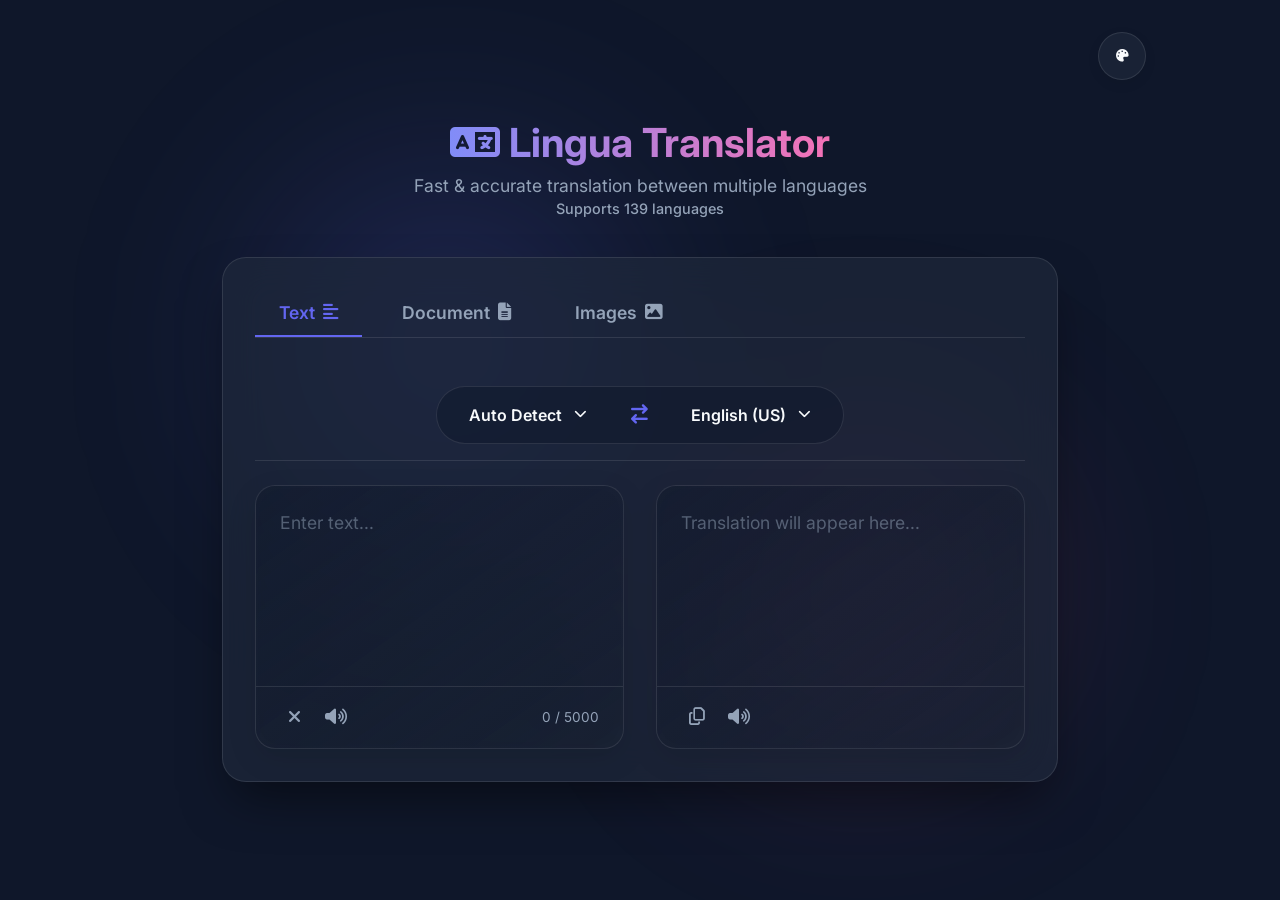
==== commit 44233164: "Add files via upload" ====
--- a/index.html
+++ b/index.html
@@ -1,10 +1,9 @@
 <!DOCTYPE html>
 <html lang="en">
-
 <head>
     <meta charset="UTF-8">
     <meta name="viewport" content="width=device-width, initial-scale=1.0">
-    <title>LinguaTech AI Translator</title>
+    <title>Lingua Translator</title>
     <link class="favicon" rel="icon" type="image/jpeg" href="https://i.postimg.cc/RFQvzQpn/image-(1).png">
     <link rel="stylesheet" href="style.css">
     <link rel="preconnect" href="https://fonts.googleapis.com">
@@ -14,7 +13,6 @@
 </head>
 
 <body>
-    
     <div class="background-blobs">
         <div class="blob blob-1"></div>
         <div class="blob blob-2"></div>
@@ -40,13 +38,13 @@
                     </ul>
                 </div>
             </div>
-        <h1><i class="fa-solid fa-language"></i> LinguaTech AI Translator</h1>
+        <h1><i class="fa-solid fa-language"></i> Lingua Translator</h1>
             <p>Fast & accurate translation between multiple languages</p>
             <p id="supportedCount" class="supported-count"></p>
         </header>
 
         <div class="translator-card">
-            <div class="tabs">
+            <div class="tabs" id="tabsContainer">
                 <button class="tab-btn active" data-tab="text">Text <i class="fa-solid fa-align-left"></i></button>
                 <button class="tab-btn" data-tab="document">Document <i class="fa-solid fa-file-lines"></i></button>
                 <button class="tab-btn" data-tab="image">Images <i class="fa-solid fa-image"></i></button>
@@ -56,7 +54,7 @@
                 <div class="lang-selector">
                     <div class="custom-dropdown" id="sourceDropdown">
                         <div class="dropdown-header">
-                            <span class="selected-lang" data-value="ru">Russian</span>
+                            <span class="selected-lang" data-value="auto">Auto Detect</span>
                             <i class="fa-solid fa-chevron-down"></i>
                         </div>
                         <ul class="dropdown-list">
@@ -218,5 +216,4 @@
     </script>
     <script src="app.js"></script>
 </body>
-
-</html>
+</html>
--- a/style.css
+++ b/style.css
@@ -78,24 +78,24 @@
 }
 
 [data-theme="lucid-water"] {
-    --bg-color: #020c18;
-    --card-bg: rgba(0, 180, 220, 0.08);
-    --border-color: rgba(0, 230, 255, 0.35);
-    --text-primary: #e0f8ff;
-    --text-secondary: #67e8f9;
-    --accent-1: #00e5ff;
-    --accent-2: #0ea5e9;
-    --accent-hover: #38bdf8;
-    --error: #ff4d6d;
-    --input-bg: rgba(0, 180, 220, 0.06);
-    --dropdown-bg: rgba(2, 18, 35, 0.96);
-    --hover-bg: rgba(0, 230, 255, 0.1);
-    --active-bg: rgba(0, 230, 255, 0.2);
-    --file-area-bg: rgba(0, 180, 220, 0.05);
-    --file-info-bg: rgba(0, 180, 220, 0.1);
-    --btn-secondary: rgba(0, 230, 255, 0.1);
-    --btn-secondary-hover: rgba(0, 230, 255, 0.2);
-    --progress-bg: rgba(0, 230, 255, 0.15);
+    --bg-color: #0a192f;
+    --card-bg: rgba(10, 25, 47, 0.6);
+    --border-color: rgba(56, 189, 248, 0.2);
+    --text-primary: #e6f7ff;
+    --text-secondary: #7dd3fc;
+    --accent-1: #0ea5e9;
+    --accent-2: #0284c7;
+    --accent-hover: #0ea5e9;
+    --error: #f87171;
+    --input-bg: rgba(10, 25, 47, 0.4);
+    --dropdown-bg: rgba(10, 25, 47, 0.92);
+    --hover-bg: rgba(56, 189, 248, 0.08);
+    --active-bg: rgba(56, 189, 248, 0.15);
+    --file-area-bg: rgba(10, 25, 47, 0.3);
+    --file-info-bg: rgba(10, 25, 47, 0.5);
+    --btn-secondary: rgba(56, 189, 248, 0.08);
+    --btn-secondary-hover: rgba(56, 189, 248, 0.15);
+    --progress-bg: rgba(56, 189, 248, 0.12);
 }
 
 /* NEW THEMES */
@@ -186,7 +186,7 @@
 }
 
 body, .translator-card, .input-area, .output-area, textarea, .file-upload-area, .file-info, .download-area {
-    transition: background-color 0.6s cubic-bezier(0.22, 1, 0.36, 1), background 0.6s cubic-bezier(0.22, 1, 0.36, 1), color 0.4s ease, border-color 0.5s ease, box-shadow 0.6s cubic-bezier(0.22, 1, 0.36, 1);
+    transition: background-color 0.6s cubic-bezier(0.22, 1, 0.36, 1), background 0.6s cubic-bezier(0.22, 1, 0.36, 1), color 0.4s ease, border-color 0.5s ease, box-shadow 0.6s cubic-bezier(0.22, 1, 0.36, 1), opacity 0.3s ease;
 }
 
 body {
@@ -320,6 +320,7 @@
     display: flex;
     flex-direction: column;
     gap: 1.5rem;
+    animation: fadeSlideUp 0.55s cubic-bezier(0.34, 1.56, 0.64, 1) forwards;
 }
 
 /* Controls */
@@ -370,7 +371,11 @@
 
 .dropdown-header i {
     font-size: 0.8rem;
-    transition: transform 0.4s cubic-bezier(0.34, 1.56, 0.64, 1);
+    transition: transform 0.4s cubic-bezier(0.34, 1.56, 0.64, 1), color 0.4s ease;
+}
+
+.dropdown-header:hover i {
+    color: var(--accent-1);
 }
 
 .custom-dropdown.open .dropdown-header i {
@@ -419,20 +424,31 @@
     border-radius: 8px;
     cursor: pointer;
     color: var(--text-secondary);
-    transition: all 0.25s cubic-bezier(0.22, 1, 0.36, 1);
+    transition: all 0.3s cubic-bezier(0.34, 1.56, 0.64, 1), transform 0.2s ease, opacity 0.2s ease;
     font-size: 0.95rem;
+    will-change: transform, opacity;
 }
 
 .dropdown-list li:hover {
     background: var(--hover-bg);
     color: var(--text-primary);
-    transform: translateX(4px);
+    transform: translateX(6px) scale(1.02);
+    transition: all 0.3s cubic-bezier(0.34, 1.56, 0.64, 1), transform 0.2s ease, opacity 0.2s ease;
 }
 
 .dropdown-list li.active {
     background: var(--active-bg);
     color: var(--accent-1);
     font-weight: 600;
+}
+
+/* NEW! badge for Lucid Water */
+#themeList li[data-value="lucid-water"]::after {
+    content: " NEW!";
+    color: #00e5ff;
+    font-weight: 700;
+    font-size: 0.8rem;
+    vertical-align: super;
 }
 
 .swap-btn {
@@ -447,12 +463,15 @@
     display: flex;
     justify-content: center;
     align-items: center;
-    transition: all 0.4s cubic-bezier(0.34, 1.56, 0.64, 1);
+    transition: all 0.5s cubic-bezier(0.34, 1.56, 0.64, 1);
+    position: relative;
+    overflow: hidden;
+    will-change: transform, box-shadow;
 }
 
 .swap-btn:hover {
     background: rgba(99, 102, 241, 0.1);
-    transform: scale(1.15) rotate(180deg);
+    transform: scale(1.15);
     box-shadow: 0 0 20px rgba(99, 102, 241, 0.2);
 }
 
@@ -488,6 +507,7 @@
 }
 
 textarea {
+    transition: all 0.3s cubic-bezier(0.34, 1.56, 0.64, 1), opacity 0.3s ease, transform 0.3s ease;
     width: 100%;
     height: 200px;
     background: transparent;
@@ -499,6 +519,7 @@
     font-size: 1.1rem;
     line-height: 1.5;
     outline: none;
+    will-change: transform, opacity;
 }
 
 textarea::placeholder { color: rgba(148, 163, 184, 0.5); }
@@ -519,7 +540,7 @@
     color: var(--text-secondary);
     font-size: 1.1rem;
     cursor: pointer;
-    transition: color 0.2s ease;
+    transition: color 0.2s ease, background 0.2s ease, transform 0.2s ease;
     padding: 0.5rem;
     border-radius: 8px;
 }
@@ -527,6 +548,7 @@
 .icon-btn:hover {
     color: var(--text-primary);
     background: var(--hover-bg);
+    transform: scale(1.05);
 }
 
 .icon-btn.speaking { color: var(--accent-1); background: var(--active-bg); }
@@ -570,9 +592,8 @@
     backdrop-filter: blur(15px); -webkit-backdrop-filter: blur(15px);
     border: 1px solid var(--border-color); border-radius: 20px;
     box-shadow: 0 10px 30px rgba(0,0,0,0.1); transition: all 0.3s ease;
-}
-
-.dictionary-container:not(.hidden) { animation: fadeSlideUp 0.4s cubic-bezier(0.16, 1, 0.3, 1) forwards; }
+    animation: fadeSlideUp 0.4s cubic-bezier(0.16, 1, 0.3, 1) forwards;
+}
 
 .dict-title { font-size: 1.25rem; font-weight: 700; margin-bottom: 1rem; color: var(--text-primary); }
 .dict-header { display: flex; align-items: baseline; gap: 0.75rem; margin-bottom: 1rem; }
@@ -610,18 +631,41 @@
 .primary-btn:hover::before { left: 100%; }
 .primary-btn:active { transform: translateY(0px) scale(0.98); transition: all 0.1s ease; }
 
-.selected-lang { transition: opacity 0.2s ease, transform 0.2s ease; display: inline-block; }
-.selected-lang.fade { opacity: 0; transform: scale(0.95); }
+.selected-lang { transition: opacity 0.3s ease, transform 0.3s ease; display: inline-block; will-change: transform, opacity; }
+.selected-lang.fade { opacity: 0; transform: scale(0.95); transition: opacity 0.3s ease, transform 0.3s ease; }
 
 /* Tabs */
-.tabs { display: flex; gap: 1rem; border-bottom: 1px solid var(--border-color); margin-bottom: 1.5rem; }
+.tabs {
+    display: flex;
+    gap: 1rem;
+    border-bottom: 1px solid var(--border-color);
+    margin-bottom: 1.5rem;
+    position: relative;
+    overflow-x: auto;
+    scroll-behavior: smooth;
+    -webkit-overflow-scrolling: touch;
+    cursor: grab;
+}
+
+.tabs:active {
+    cursor: grabbing;
+}
 
 .tab-btn {
-    background: none; border: none; color: var(--text-secondary); font-size: 1.1rem;
-    font-family: 'Inter', sans-serif; font-weight: 600; padding: 0.75rem 1.5rem; cursor: pointer;
+    background: none;
+    border: none;
+    color: var(--text-secondary);
+    font-size: 1.1rem;
+    font-family: 'Inter', sans-serif;
+    font-weight: 600;
+    padding: 0.75rem 1.5rem;
+    cursor: pointer;
     border-bottom: 2px solid transparent;
     transition: color 0.35s cubic-bezier(0.22, 1, 0.36, 1), border-color 0.35s ease, background 0.35s ease, transform 0.25s cubic-bezier(0.34, 1.56, 0.64, 1);
-    display: flex; align-items: center; gap: 0.5rem; position: relative;
+    display: flex;
+    align-items: center;
+    gap: 0.5rem;
+    position: relative;
 }
 
 .tab-btn:hover { color: var(--text-primary); transform: translateY(-1px); }
@@ -637,7 +681,13 @@
     100% { opacity: 1; transform: translateY(0) scale(1); filter: blur(0px); }
 }
 
-.translator-card { transition: all 0.6s cubic-bezier(0.22, 1, 0.36, 1); }
+/* Theme Toggle – вращение иконки при наведении */
+.theme-toggle i {
+    transition: transform 0.5s cubic-bezier(0.34, 1.56, 0.64, 1);
+}
+.theme-toggle:hover i {
+    transform: rotate(180deg);
+}
 
 /* ========== LUCID WATER THEME ========== */
 body[data-theme="lucid-water"] {
@@ -708,6 +758,7 @@
 
 [data-theme="lucid-water"] .input-area,
 [data-theme="lucid-water"] .output-area {
+    transition: all 0.5s cubic-bezier(0.22, 1, 0.36, 1), opacity 0.3s ease, transform 0.3s ease;
     background: linear-gradient(145deg, rgba(0, 150, 200, 0.08), rgba(0, 40, 90, 0.12));
     backdrop-filter: blur(20px);
     -webkit-backdrop-filter: blur(20px);
@@ -718,6 +769,7 @@
         0 8px 32px rgba(0, 0, 20, 0.4);
 }
 [data-theme="lucid-water"] .input-area:focus-within {
+    transition: all 0.4s cubic-bezier(0.34, 1.56, 0.64, 1), box-shadow 0.4s ease, border-color 0.4s ease;
     border-color: rgba(0, 230, 255, 0.6);
     box-shadow:
         inset 0 1px 0 rgba(0, 230, 255, 0.3),
@@ -773,25 +825,42 @@
 
 @keyframes liquid-wobble {
     0%   { transform: scale(1); }
-    20%  { transform: scale(1.12, 0.88); }
-    45%  { transform: scale(0.93, 1.08); }
-    70%  { transform: scale(1.05, 0.96); }
-    85%  { transform: scale(0.98, 1.02); }
-    100% { transform: scale(1.03, 1); }
-}
-
+    15%  { transform: scale(1.08, 0.92); }
+    30%  { transform: scale(0.96, 1.04); }
+    45%  { transform: scale(1.04, 0.96); }
+    60%  { transform: scale(0.98, 1.02); }
+    75%  { transform: scale(1.02, 0.98); }
+    90%  { transform: scale(0.99, 1.01); }
+    100% { transform: scale(1); }
+}
+
+/* Swap button in Lucid Water – no infinite rotate, only subtle hover + same wobble */
+[data-theme="lucid-water"] .swap-btn {
+    transition: all 0.3s cubic-bezier(0.34, 1.56, 0.64, 1);
+}
 [data-theme="lucid-water"] .swap-btn:hover {
-    animation: liquid-wobble 0.6s cubic-bezier(0.34, 1.56, 0.64, 1) forwards;
-    background: rgba(0, 230, 255, 0.15);
-    box-shadow: 0 0 20px rgba(0, 230, 255, 0.3);
-}
-[data-theme="lucid-water"] .icon-btn:hover {
-    animation: liquid-wobble 0.5s cubic-bezier(0.34, 1.56, 0.64, 1) forwards;
+    background: rgba(56, 189, 248, 0.2);
+    box-shadow: 0 0 15px rgba(56, 189, 248, 0.4);
+    transform: scale(1.1);
+    animation: liquid-wobble 0.8s cubic-bezier(0.34, 1.56, 0.64, 1) forwards;
+}
+[data-theme="lucid-water"] .swap-btn:not(:hover) {
+    animation: none;
+}
+
+/* Dropdown header hover – более плавный переход в Lucid Water */
+[data-theme="lucid-water"] .dropdown-header:hover {
+    transition: all 0.45s cubic-bezier(0.22, 1, 0.36, 1);
+}
+
+/* Wobble effect for icon and secondary buttons – только в Lucid Water */
+[data-theme="lucid-water"] .icon-btn:hover,
+[data-theme="lucid-water"] .secondary-btn:hover {
+    animation: liquid-wobble 0.8s cubic-bezier(0.34, 1.56, 0.64, 1) forwards;
     background: rgba(0, 230, 255, 0.1);
     color: #00e5ff;
 }
 [data-theme="lucid-water"] .secondary-btn:hover {
-    animation: liquid-wobble 0.5s cubic-bezier(0.34, 1.56, 0.64, 1) forwards;
     background: rgba(0, 230, 255, 0.2);
     border-color: rgba(0, 230, 255, 0.5);
     box-shadow: 0 0 15px rgba(0, 230, 255, 0.2);
@@ -1025,4 +1094,4 @@
     transition: width 0.5s cubic-bezier(0.22, 1, 0.36, 1); border-radius: 4px;
 }
 
-.hidden { display: none !important; }
+.hidden { display: none !important; }
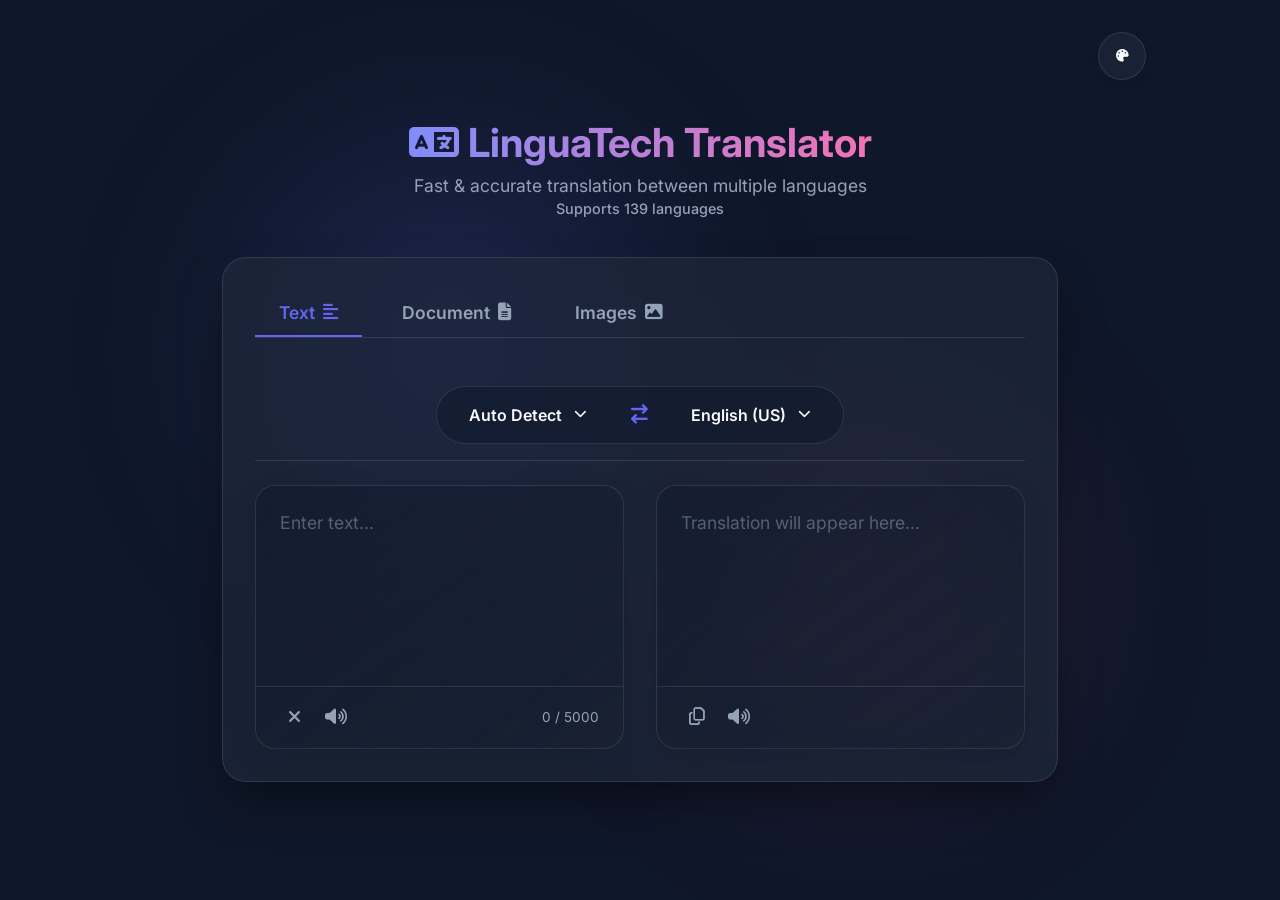
==== commit aa18386b: "Update index.html" ====
--- a/index.html
+++ b/index.html
@@ -3,7 +3,7 @@
 <head>
     <meta charset="UTF-8">
     <meta name="viewport" content="width=device-width, initial-scale=1.0">
-    <title>Lingua Translator</title>
+    <title>LinguaTech Translator</title>
     <link class="favicon" rel="icon" type="image/jpeg" href="https://i.postimg.cc/RFQvzQpn/image-(1).png">
     <link rel="stylesheet" href="style.css">
     <link rel="preconnect" href="https://fonts.googleapis.com">
@@ -38,7 +38,7 @@
                     </ul>
                 </div>
             </div>
-        <h1><i class="fa-solid fa-language"></i> Lingua Translator</h1>
+        <h1><i class="fa-solid fa-language"></i> LinguaTech Translator</h1>
             <p>Fast & accurate translation between multiple languages</p>
             <p id="supportedCount" class="supported-count"></p>
         </header>
@@ -216,4 +216,4 @@
     </script>
     <script src="app.js"></script>
 </body>
-</html>+</html>
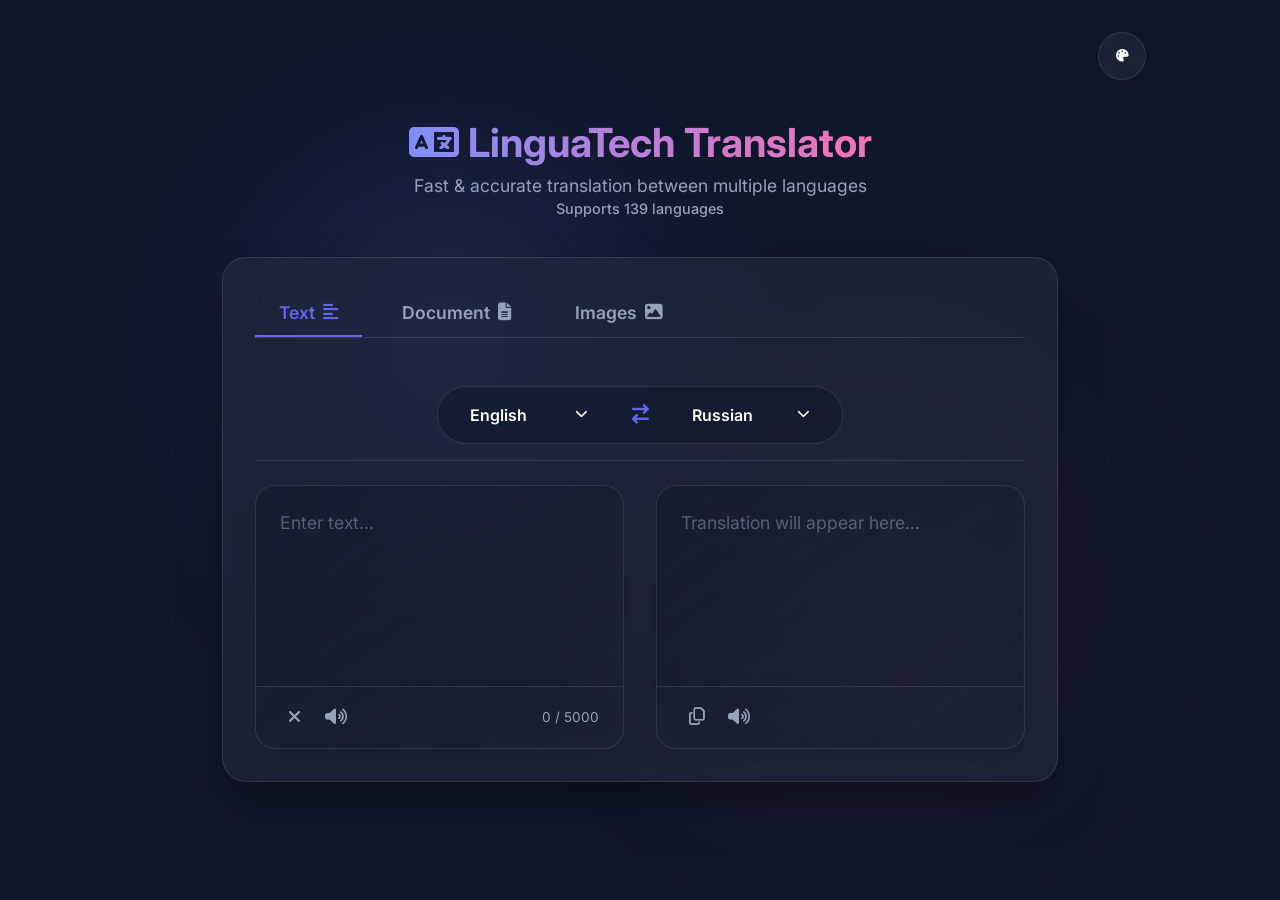
==== commit 3c9ea509: "Update index.html" ====
--- a/index.html
+++ b/index.html
@@ -54,7 +54,7 @@
                 <div class="lang-selector">
                     <div class="custom-dropdown" id="sourceDropdown">
                         <div class="dropdown-header">
-                            <span class="selected-lang" data-value="auto">Auto Detect</span>
+                            <span class="selected-lang" data-value="en">English</span>
                             <i class="fa-solid fa-chevron-down"></i>
                         </div>
                         <ul class="dropdown-list">
@@ -67,7 +67,7 @@
 
                     <div class="custom-dropdown" id="targetDropdown">
                         <div class="dropdown-header">
-                            <span class="selected-lang" data-value="en-US">English (US)</span>
+                            <span class="selected-lang" data-value="ru">Russian</span>
                             <i class="fa-solid fa-chevron-down"></i>
                         </div>
                         <ul class="dropdown-list">
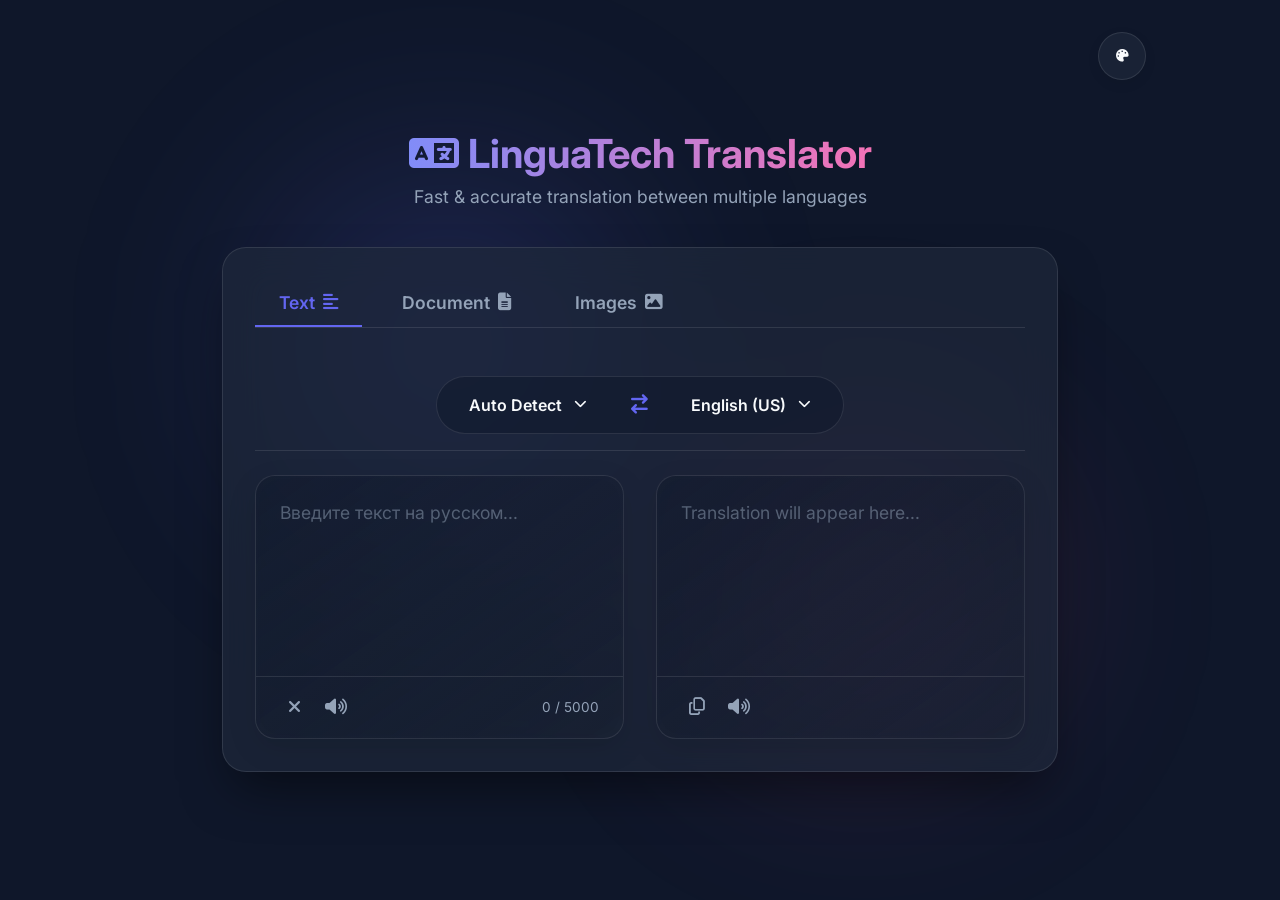
==== commit 90c86721: "Revert "Update index.html" This reverts commit 3c9ea5093c185470dc94850cd4dd93fadbc7ce4d." ====
--- a/index.html
+++ b/index.html
@@ -54,7 +54,7 @@
                 <div class="lang-selector">
                     <div class="custom-dropdown" id="sourceDropdown">
                         <div class="dropdown-header">
-                            <span class="selected-lang" data-value="en">English</span>
+                            <span class="selected-lang" data-value="auto">Auto Detect</span>
                             <i class="fa-solid fa-chevron-down"></i>
                         </div>
                         <ul class="dropdown-list">
@@ -67,7 +67,7 @@
 
                     <div class="custom-dropdown" id="targetDropdown">
                         <div class="dropdown-header">
-                            <span class="selected-lang" data-value="ru">Russian</span>
+                            <span class="selected-lang" data-value="en-US">English (US)</span>
                             <i class="fa-solid fa-chevron-down"></i>
                         </div>
                         <ul class="dropdown-list">
